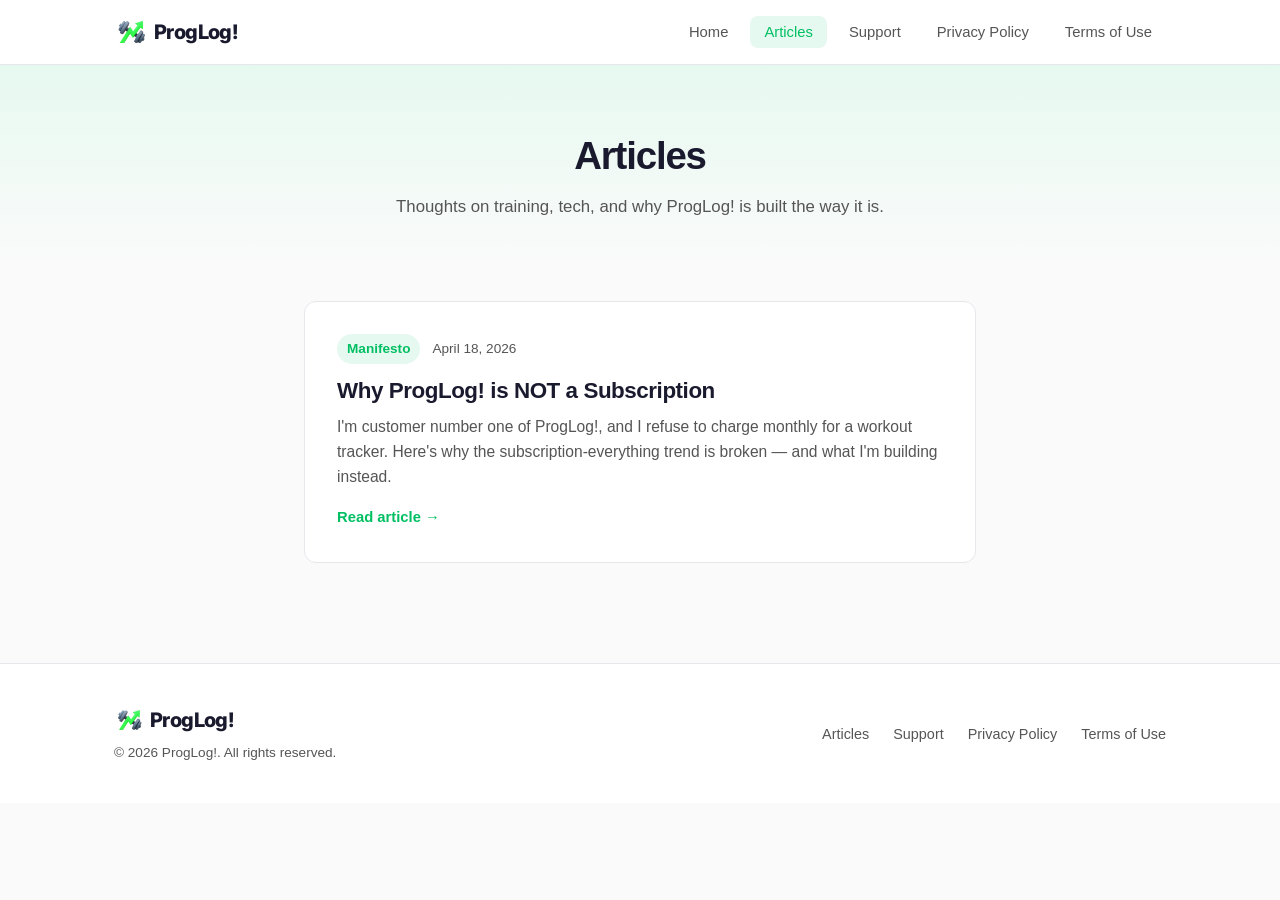
==== articles.html @ a1329142 "Update all brand references to ProgLog! Applies the exclamation point to every user-visible brand re" ====
<!DOCTYPE html>
<html lang="en">
<head>
  <meta charset="UTF-8">
  <meta name="viewport" content="width=device-width, initial-scale=1.0">
  <title>Articles – ProgLog!</title>
  <meta name="description" content="Thoughts on training, tech, and why ProgLog! is built the way it is.">
  <link rel="stylesheet" href="css/style.css">
  <link rel="icon" href="images/ProgLog.png" type="image/png">
  <link rel="apple-touch-icon" href="images/ProgLog.png">
</head>
<body>
  <header class="site-header">
    <nav class="container nav">
      <a href="/" class="logo">
        <img src="images/ProgLog.png" alt="ProgLog!" class="logo-img">
        <span class="logo-text">ProgLog!</span>
      </a>
      <button class="nav-toggle" aria-label="Toggle navigation">
        <span></span><span></span><span></span>
      </button>
      <ul class="nav-links">
        <li><a href="/">Home</a></li>
        <li><a href="articles.html" class="active">Articles</a></li>
        <li><a href="support.html">Support</a></li>
        <li><a href="privacy.html">Privacy Policy</a></li>
        <li><a href="terms.html">Terms of Use</a></li>
      </ul>
    </nav>
  </header>

  <main>
    <section class="page-header">
      <div class="container">
        <h1>Articles</h1>
        <p>Thoughts on training, tech, and why ProgLog! is built the way it is.</p>
      </div>
    </section>

    <section class="article-list">
      <div class="container container-narrow">

        <a href="articles/not-a-subscription.html" class="article-card">
          <div class="article-meta">
            <span class="article-tag">Manifesto</span>
            <span class="article-date">April 18, 2026</span>
          </div>
          <h2>Why ProgLog! is NOT a Subscription</h2>
          <p>I'm customer number one of ProgLog!, and I refuse to charge monthly for a workout tracker. Here's why the subscription-everything trend is broken — and what I'm building instead.</p>
          <span class="article-read-more">Read article →</span>
        </a>

      </div>
    </section>
  </main>

  <footer class="site-footer">
    <div class="container footer-inner">
      <div class="footer-brand">
        <div class="footer-logo">
          <img src="images/ProgLog.png" alt="ProgLog!" class="logo-img">
          <span class="logo-text">ProgLog!</span>
        </div>
        <p>&copy; 2026 ProgLog!. All rights reserved.</p>
      </div>
      <ul class="footer-links">
        <li><a href="articles.html">Articles</a></li>
        <li><a href="support.html">Support</a></li>
        <li><a href="privacy.html">Privacy Policy</a></li>
        <li><a href="terms.html">Terms of Use</a></li>
      </ul>
    </div>
  </footer>

  <script src="js/main.js"></script>
</body>
</html>
---- css/style.css ----
/* ===== Reset & Base ===== */
@import url('https://fonts.googleapis.com/css2?family=Inter:wght@700;800&family=DM+Sans:ital,opsz,wght@0,9..40,400;0,9..40,500;0,9..40,600;1,9..40,400&display=swap');

*, *::before, *::after {
  margin: 0;
  padding: 0;
  box-sizing: border-box;
}

:root {
  --color-bg: #fafafa;
  --color-surface: #ffffff;
  --color-text: #1a1a2e;
  --color-text-secondary: #555;
  --color-primary: #00bf63;
  --color-primary-hover: #00a856;
  --color-primary-light: #e6f9f0;
  --color-border: #e5e7eb;
  --color-accent: #10b981;
  --radius: 12px;
  --radius-sm: 8px;
  --shadow: 0 1px 3px rgba(0,0,0,0.06), 0 1px 2px rgba(0,0,0,0.04);
  --shadow-md: 0 4px 12px rgba(0,0,0,0.08);
  --transition: 0.2s ease;
  --font: -apple-system, BlinkMacSystemFont, 'Segoe UI', Roboto, 'Helvetica Neue', Arial, sans-serif;
}

html {
  scroll-behavior: smooth;
}

body {
  font-family: var(--font);
  background: var(--color-bg);
  color: var(--color-text);
  line-height: 1.6;
  -webkit-font-smoothing: antialiased;
}

a {
  color: var(--color-primary);
  text-decoration: none;
  transition: color var(--transition);
}

a:hover {
  color: var(--color-primary-hover);
}

img {
  max-width: 100%;
  display: block;
}

/* ===== Layout ===== */
.container {
  max-width: 1100px;
  margin: 0 auto;
  padding: 0 24px;
}

.container-narrow {
  max-width: 720px;
}

/* ===== Header / Nav ===== */
.site-header {
  background: var(--color-surface);
  border-bottom: 1px solid var(--color-border);
  position: sticky;
  top: 0;
  z-index: 100;
  backdrop-filter: blur(12px);
  background: rgba(255,255,255,0.92);
}

.nav {
  display: flex;
  align-items: center;
  justify-content: space-between;
  height: 64px;
}

.logo {
  display: flex;
  align-items: center;
  gap: 4px;
  color: var(--color-text);
  font-weight: 700;
  line-height: 1;
}

.logo:hover {
  color: var(--color-text);
}

.logo-img {
  width: 36px;
  height: 36px;
  object-fit: contain;
  display: block;
}

.logo-text {
  font-family: 'Inter', var(--font);
  font-size: 1.25rem;
  font-weight: 800;
  letter-spacing: -0.03em;
  line-height: 1;
  display: flex;
  align-items: center;
}

.nav-links {
  display: flex;
  list-style: none;
  gap: 8px;
}

.nav-links a {
  color: var(--color-text-secondary);
  padding: 8px 14px;
  border-radius: var(--radius-sm);
  font-size: 0.925rem;
  font-weight: 500;
  transition: background var(--transition), color var(--transition);
}

.nav-links a:hover,
.nav-links a.active {
  background: var(--color-primary-light);
  color: var(--color-primary);
}

.nav-toggle {
  display: none;
  background: none;
  border: none;
  cursor: pointer;
  padding: 8px;
  flex-direction: column;
  gap: 5px;
}

.nav-toggle span {
  display: block;
  width: 22px;
  height: 2px;
  background: var(--color-text);
  border-radius: 2px;
  transition: transform var(--transition), opacity var(--transition);
}

/* ===== Hero ===== */
.hero {
  padding: 100px 0 80px;
  text-align: center;
  background: linear-gradient(180deg, var(--color-primary-light) 0%, var(--color-bg) 100%);
}

.hero h1 {
  font-size: clamp(2.2rem, 5vw, 3.5rem);
  font-weight: 800;
  letter-spacing: -0.03em;
  line-height: 1.15;
  margin-bottom: 20px;
}

.hero-sub {
  font-size: 1.15rem;
  color: var(--color-text-secondary);
  max-width: 520px;
  margin: 0 auto 32px;
}

.hero-actions {
  display: flex;
  justify-content: center;
  gap: 12px;
}

/* ===== Buttons ===== */
.btn {
  display: inline-flex;
  align-items: center;
  justify-content: center;
  padding: 14px 28px;
  border-radius: var(--radius);
  font-size: 1rem;
  font-weight: 600;
  border: none;
  cursor: pointer;
  transition: background var(--transition), transform var(--transition), box-shadow var(--transition);
}

.btn:active {
  transform: scale(0.98);
}

.btn-primary {
  background: var(--color-primary);
  color: #fff;
  box-shadow: 0 2px 8px rgba(0, 191, 99, 0.3);
}

.btn-primary:hover {
  background: var(--color-primary-hover);
  color: #fff;
  box-shadow: 0 4px 16px rgba(0, 191, 99, 0.35);
}

/* ===== Features ===== */
.features {
  padding: 80px 0;
}

.features h2 {
  text-align: center;
  font-size: 2rem;
  font-weight: 800;
  letter-spacing: -0.02em;
  margin-bottom: 48px;
}

.features-grid {
  display: grid;
  grid-template-columns: repeat(auto-fit, minmax(240px, 1fr));
  gap: 24px;
}

.feature-card {
  background: var(--color-surface);
  border: 1px solid var(--color-border);
  border-radius: var(--radius);
  padding: 32px 28px;
  transition: box-shadow var(--transition), transform var(--transition);
}

.feature-card:hover {
  box-shadow: var(--shadow-md);
  transform: translateY(-2px);
}

.feature-icon {
  width: 48px;
  height: 48px;
  background: var(--color-primary-light);
  color: var(--color-primary);
  border-radius: var(--radius-sm);
  display: flex;
  align-items: center;
  justify-content: center;
  margin-bottom: 16px;
}

.feature-card h3 {
  font-size: 1.1rem;
  font-weight: 700;
  margin-bottom: 8px;
}

.feature-card p {
  color: var(--color-text-secondary);
  font-size: 0.95rem;
}

/* ===== CTA ===== */
.cta {
  padding: 80px 0;
  text-align: center;
  background: var(--color-primary-light);
}

.cta h2 {
  font-size: 1.8rem;
  font-weight: 800;
  letter-spacing: -0.02em;
  margin-bottom: 12px;
}

.cta p {
  color: var(--color-text-secondary);
  margin-bottom: 28px;
  font-size: 1.05rem;
}

/* ===== Page Header ===== */
.page-header {
  padding: 60px 0 40px;
  text-align: center;
  background: linear-gradient(180deg, var(--color-primary-light) 0%, var(--color-bg) 100%);
}

.page-header h1 {
  font-size: 2.4rem;
  font-weight: 800;
  letter-spacing: -0.03em;
  margin-bottom: 8px;
}

.page-header p {
  color: var(--color-text-secondary);
  font-size: 1.05rem;
}

/* ===== FAQ ===== */
.faq {
  padding: 60px 0;
}

.faq h2 {
  font-size: 1.6rem;
  font-weight: 700;
  margin-bottom: 28px;
}

.faq-item {
  border: 1px solid var(--color-border);
  border-radius: var(--radius-sm);
  margin-bottom: 10px;
  overflow: hidden;
  background: var(--color-surface);
}

.faq-question {
  width: 100%;
  display: flex;
  align-items: center;
  justify-content: space-between;
  padding: 18px 20px;
  background: none;
  border: none;
  font: inherit;
  font-size: 1rem;
  font-weight: 600;
  color: var(--color-text);
  cursor: pointer;
  text-align: left;
  transition: background var(--transition);
}

.faq-question:hover {
  background: var(--color-primary-light);
}

.faq-chevron {
  flex-shrink: 0;
  transition: transform 0.25s ease;
}

.faq-item.open .faq-chevron {
  transform: rotate(180deg);
}

.faq-answer {
  max-height: 0;
  overflow: hidden;
  transition: max-height 0.3s ease, padding 0.3s ease;
}

.faq-item.open .faq-answer {
  max-height: 300px;
}

.faq-answer p {
  padding: 0 20px 18px;
  color: var(--color-text-secondary);
  font-size: 0.95rem;
  line-height: 1.7;
}

/* ===== Contact Form ===== */
.contact {
  padding: 20px 0 80px;
}

.contact h2 {
  font-size: 1.6rem;
  font-weight: 700;
  margin-bottom: 8px;
}

.contact > .container > p {
  color: var(--color-text-secondary);
  margin-bottom: 28px;
}

.contact-form {
  background: var(--color-surface);
  border: 1px solid var(--color-border);
  border-radius: var(--radius);
  padding: 32px;
}

.form-group {
  margin-bottom: 20px;
}

.form-group label {
  display: block;
  font-size: 0.9rem;
  font-weight: 600;
  margin-bottom: 6px;
}

.form-group input,
.form-group select,
.form-group textarea {
  width: 100%;
  padding: 12px 14px;
  border: 1px solid var(--color-border);
  border-radius: var(--radius-sm);
  font: inherit;
  font-size: 0.95rem;
  color: var(--color-text);
  background: var(--color-bg);
  transition: border-color var(--transition), box-shadow var(--transition);
}

.form-group input:focus,
.form-group select:focus,
.form-group textarea:focus {
  outline: none;
  border-color: var(--color-primary);
  box-shadow: 0 0 0 3px rgba(0, 191, 99, 0.15);
}

.form-group textarea {
  resize: vertical;
  min-height: 100px;
}

.form-note {
  margin-top: 16px;
  font-size: 0.875rem;
  color: var(--color-text-secondary);
  text-align: center;
}

/* Honeypot: hidden from real users but visible to bots */
.honeypot {
  position: absolute;
  left: -10000px;
  width: 1px;
  height: 1px;
  opacity: 0;
  pointer-events: none;
}

.contact-success {
  text-align: center;
  padding: 48px 24px;
  background: var(--color-surface);
  border: 1px solid var(--color-border);
  border-radius: var(--radius);
}

.contact-success svg {
  color: var(--color-accent);
  margin: 0 auto 16px;
}

.contact-success h3 {
  font-size: 1.3rem;
  margin-bottom: 8px;
}

.contact-success p {
  color: var(--color-text-secondary);
}

/* ===== Legal Content ===== */
.legal-content {
  padding: 40px 0 80px;
}

.legal-content h2 {
  font-size: 1.3rem;
  font-weight: 700;
  margin-top: 36px;
  margin-bottom: 12px;
  padding-top: 12px;
}

.legal-content h3 {
  font-size: 1.05rem;
  font-weight: 600;
  margin-top: 20px;
  margin-bottom: 8px;
}

.legal-content p {
  color: var(--color-text-secondary);
  margin-bottom: 14px;
  font-size: 0.95rem;
  line-height: 1.75;
}

.legal-content ul {
  margin: 0 0 14px 24px;
  color: var(--color-text-secondary);
  font-size: 0.95rem;
  line-height: 1.75;
}

.legal-content li {
  margin-bottom: 6px;
}

/* ===== Footer ===== */
.site-footer {
  background: var(--color-surface);
  border-top: 1px solid var(--color-border);
  padding: 40px 0;
}

.footer-inner {
  display: flex;
  align-items: center;
  justify-content: space-between;
}

.footer-logo {
  display: flex;
  align-items: center;
  gap: 4px;
  line-height: 1;
  margin-bottom: 6px;
}

.footer-logo .logo-img {
  width: 32px;
  height: 32px;
  object-fit: contain;
  display: block;
}

.footer-brand p {
  color: var(--color-text-secondary);
  font-size: 0.85rem;
  margin-top: 4px;
}

.footer-links {
  display: flex;
  list-style: none;
  gap: 24px;
}

.footer-links a {
  color: var(--color-text-secondary);
  font-size: 0.9rem;
}

.footer-links a:hover {
  color: var(--color-primary);
}

/* ===== Articles ===== */
.article-list {
  padding: 40px 0 80px;
}

.article-card {
  display: block;
  background: var(--color-surface);
  border: 1px solid var(--color-border);
  border-radius: var(--radius);
  padding: 32px;
  margin-bottom: 20px;
  transition: box-shadow var(--transition), transform var(--transition), border-color var(--transition);
  color: var(--color-text);
}

.article-card:hover {
  box-shadow: var(--shadow-md);
  transform: translateY(-2px);
  border-color: var(--color-primary);
  color: var(--color-text);
}

.article-meta {
  display: flex;
  align-items: center;
  gap: 12px;
  margin-bottom: 12px;
  font-size: 0.85rem;
}

.article-tag {
  background: var(--color-primary-light);
  color: var(--color-primary);
  padding: 4px 10px;
  border-radius: 999px;
  font-weight: 600;
}

.article-date {
  color: var(--color-text-secondary);
}

.article-card h2 {
  font-size: 1.4rem;
  font-weight: 800;
  letter-spacing: -0.02em;
  margin-bottom: 10px;
  line-height: 1.3;
}

.article-card p {
  color: var(--color-text-secondary);
  font-size: 0.975rem;
  margin-bottom: 14px;
}

.article-read-more {
  color: var(--color-primary);
  font-weight: 600;
  font-size: 0.925rem;
}

/* Single article */
.article {
  padding: 60px 0 80px;
}

.article-header {
  margin-bottom: 40px;
  padding-bottom: 32px;
  border-bottom: 1px solid var(--color-border);
}

.article-header h1 {
  font-family: 'Inter', var(--font);
  font-size: clamp(1.9rem, 4vw, 2.6rem);
  font-weight: 800;
  letter-spacing: -0.03em;
  line-height: 1.15;
  margin: 12px 0 20px;
}

.article-lede {
  font-family: 'DM Sans', var(--font);
  font-size: 1.25rem;
  font-weight: 500;
  color: var(--color-text);
  line-height: 1.55;
  padding-left: 20px;
  border-left: 3px solid var(--color-primary);
  margin-top: 8px;
  letter-spacing: -0.01em;
}

.article-body h2 {
  font-family: 'Inter', var(--font);
  font-size: 1.5rem;
  font-weight: 800;
  letter-spacing: -0.02em;
  margin: 48px 0 16px;
  line-height: 1.3;
}

.article-body p {
  font-family: 'DM Sans', var(--font);
  font-size: 1.1rem;
  font-weight: 400;
  line-height: 1.7;
  color: var(--color-text);
  margin-bottom: 22px;
  letter-spacing: -0.005em;
}

.article-signoff {
  font-family: 'DM Sans', var(--font);
  margin-top: 48px;
  padding-top: 24px;
  border-top: 1px solid var(--color-border);
  color: var(--color-text-secondary);
  font-style: italic;
  font-size: 1.05rem;
}

.article-back {
  display: inline-block;
  margin-top: 40px;
  color: var(--color-primary);
  font-weight: 600;
  font-size: 0.95rem;
}

/* ===== Mobile ===== */
@media (max-width: 768px) {
  .nav-toggle {
    display: flex;
  }

  .nav-links {
    display: none;
    position: absolute;
    top: 64px;
    left: 0;
    right: 0;
    background: var(--color-surface);
    border-bottom: 1px solid var(--color-border);
    flex-direction: column;
    padding: 16px 24px;
    gap: 4px;
    box-shadow: var(--shadow-md);
  }

  .nav-links.open {
    display: flex;
  }

  .nav {
    position: relative;
  }

  .hero {
    padding: 60px 0 50px;
  }

  .hero h1 {
    font-size: 2rem;
  }

  .features {
    padding: 50px 0;
  }

  .features-grid {
    grid-template-columns: 1fr;
  }

  .footer-inner {
    flex-direction: column;
    text-align: center;
    gap: 20px;
  }

  .footer-links {
    flex-wrap: wrap;
    justify-content: center;
  }

  .contact-form {
    padding: 24px 20px;
  }
}
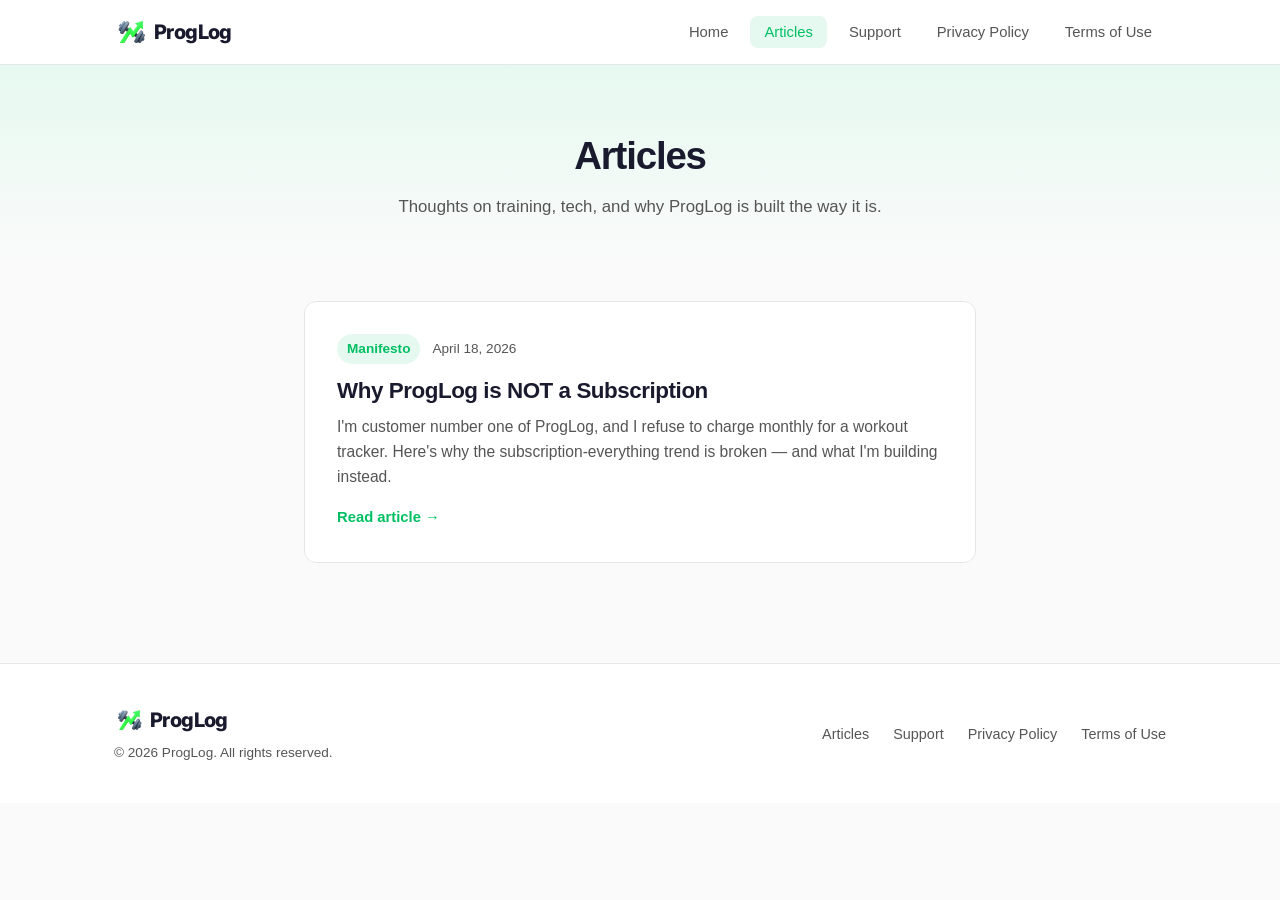
==== commit 2eb992c3: "Remove exclamation mark from ProgLog brand name across all pages Co-Authored-By: Claude Sonnet 4.6 <" ====
--- a/articles.html
+++ b/articles.html
@@ -3,8 +3,8 @@
 <head>
   <meta charset="UTF-8">
   <meta name="viewport" content="width=device-width, initial-scale=1.0">
-  <title>Articles – ProgLog!</title>
-  <meta name="description" content="Thoughts on training, tech, and why ProgLog! is built the way it is.">
+  <title>Articles – ProgLog</title>
+  <meta name="description" content="Thoughts on training, tech, and why ProgLog is built the way it is.">
   <link rel="stylesheet" href="css/style.css">
   <link rel="icon" href="images/ProgLog.png" type="image/png">
   <link rel="apple-touch-icon" href="images/ProgLog.png">
@@ -13,8 +13,8 @@
   <header class="site-header">
     <nav class="container nav">
       <a href="/" class="logo">
-        <img src="images/ProgLog.png" alt="ProgLog!" class="logo-img">
-        <span class="logo-text">ProgLog!</span>
+        <img src="images/ProgLog.png" alt="ProgLog" class="logo-img">
+        <span class="logo-text">ProgLog</span>
       </a>
       <button class="nav-toggle" aria-label="Toggle navigation">
         <span></span><span></span><span></span>
@@ -33,7 +33,7 @@
     <section class="page-header">
       <div class="container">
         <h1>Articles</h1>
-        <p>Thoughts on training, tech, and why ProgLog! is built the way it is.</p>
+        <p>Thoughts on training, tech, and why ProgLog is built the way it is.</p>
       </div>
     </section>
 
@@ -45,8 +45,8 @@
             <span class="article-tag">Manifesto</span>
             <span class="article-date">April 18, 2026</span>
           </div>
-          <h2>Why ProgLog! is NOT a Subscription</h2>
-          <p>I'm customer number one of ProgLog!, and I refuse to charge monthly for a workout tracker. Here's why the subscription-everything trend is broken — and what I'm building instead.</p>
+          <h2>Why ProgLog is NOT a Subscription</h2>
+          <p>I'm customer number one of ProgLog, and I refuse to charge monthly for a workout tracker. Here's why the subscription-everything trend is broken — and what I'm building instead.</p>
           <span class="article-read-more">Read article →</span>
         </a>
 
@@ -58,10 +58,10 @@
     <div class="container footer-inner">
       <div class="footer-brand">
         <div class="footer-logo">
-          <img src="images/ProgLog.png" alt="ProgLog!" class="logo-img">
-          <span class="logo-text">ProgLog!</span>
+          <img src="images/ProgLog.png" alt="ProgLog" class="logo-img">
+          <span class="logo-text">ProgLog</span>
         </div>
-        <p>&copy; 2026 ProgLog!. All rights reserved.</p>
+        <p>&copy; 2026 ProgLog. All rights reserved.</p>
       </div>
       <ul class="footer-links">
         <li><a href="articles.html">Articles</a></li>
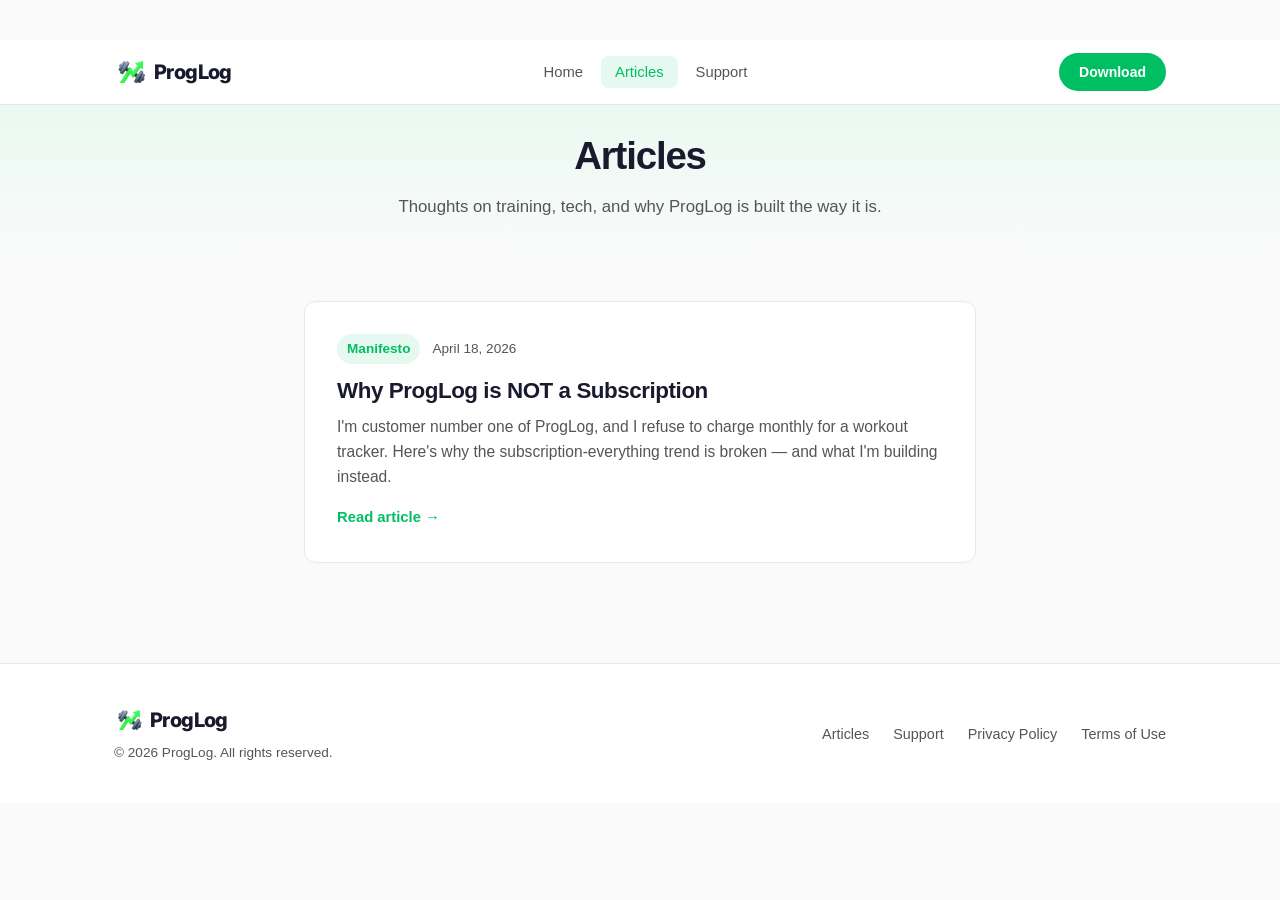
==== commit 92779db9: "Redesign nav: remove legal links, add Download CTA button Co-Authored-By: Claude Sonnet 4.6 <noreply" ====
--- a/articles.html
+++ b/articles.html
@@ -16,16 +16,17 @@
         <img src="images/ProgLog.png" alt="ProgLog" class="logo-img">
         <span class="logo-text">ProgLog</span>
       </a>
-      <button class="nav-toggle" aria-label="Toggle navigation">
-        <span></span><span></span><span></span>
-      </button>
       <ul class="nav-links">
         <li><a href="/">Home</a></li>
         <li><a href="articles.html" class="active">Articles</a></li>
         <li><a href="support.html">Support</a></li>
-        <li><a href="privacy.html">Privacy Policy</a></li>
-        <li><a href="terms.html">Terms of Use</a></li>
       </ul>
+      <div class="nav-right">
+        <a href="#" class="nav-cta">Download</a>
+        <button class="nav-toggle" aria-label="Toggle navigation">
+          <span></span><span></span><span></span>
+        </button>
+      </div>
     </nav>
   </header>
 
--- a/css/style.css
+++ b/css/style.css
@@ -68,7 +68,7 @@
   background: var(--color-surface);
   border-bottom: 1px solid var(--color-border);
   position: sticky;
-  top: 0;
+  top: 40px;
   z-index: 100;
   backdrop-filter: blur(12px);
   background: rgba(255,255,255,0.92);
@@ -114,7 +114,7 @@
 .nav-links {
   display: flex;
   list-style: none;
-  gap: 8px;
+  gap: 4px;
 }
 
 .nav-links a {
@@ -130,6 +130,31 @@
 .nav-links a.active {
   background: var(--color-primary-light);
   color: var(--color-primary);
+}
+
+.nav-right {
+  display: flex;
+  align-items: center;
+  gap: 12px;
+}
+
+.nav-cta {
+  display: inline-flex;
+  align-items: center;
+  padding: 8px 20px;
+  background: var(--color-primary);
+  color: #fff;
+  border-radius: 999px;
+  font-size: 0.875rem;
+  font-weight: 600;
+  transition: background var(--transition), box-shadow var(--transition);
+  white-space: nowrap;
+}
+
+.nav-cta:hover {
+  background: var(--color-primary-hover);
+  color: #fff;
+  box-shadow: 0 2px 8px rgba(0, 191, 99, 0.3);
 }
 
 .nav-toggle {
@@ -159,10 +184,10 @@
 }
 
 .hero h1 {
-  font-size: clamp(2.2rem, 5vw, 3.5rem);
+  font-size: clamp(1.8rem, 4vw, 2.9rem);
   font-weight: 800;
   letter-spacing: -0.03em;
-  line-height: 1.15;
+  line-height: 1.2;
   margin-bottom: 20px;
 }
 
@@ -219,12 +244,12 @@
   font-size: 2rem;
   font-weight: 800;
   letter-spacing: -0.02em;
-  margin-bottom: 48px;
+  margin-bottom: 12px;
 }
 
 .features-grid {
   display: grid;
-  grid-template-columns: repeat(auto-fit, minmax(240px, 1fr));
+  grid-template-columns: repeat(4, 1fr);
   gap: 24px;
 }
 
@@ -262,6 +287,41 @@
 .feature-card p {
   color: var(--color-text-secondary);
   font-size: 0.95rem;
+}
+
+.feature-card--hero {
+  grid-column: span 2;
+  background: var(--color-text);
+  border-color: transparent;
+  padding: 40px 36px;
+}
+
+.feature-card--hero:hover {
+  box-shadow: 0 8px 28px rgba(0, 0, 0, 0.25);
+}
+
+.feature-card--hero .feature-icon {
+  background: rgba(0, 191, 99, 0.15);
+  color: var(--color-primary);
+  width: 56px;
+  height: 56px;
+}
+
+.feature-card--hero h3 {
+  color: #fff;
+  font-size: 1.2rem;
+}
+
+.feature-card--hero p {
+  color: rgba(255, 255, 255, 0.6);
+  font-size: 0.975rem;
+  line-height: 1.65;
+}
+
+.feature-icon--health {
+  align-items: flex-start;
+  justify-content: flex-end;
+  padding: 6px 7px 0 0;
 }
 
 /* ===== CTA ===== */
@@ -688,10 +748,271 @@
   font-size: 0.95rem;
 }
 
+/* ===== Launch Strip ===== */
+.launch-strip {
+  background: var(--color-primary);
+  color: #fff;
+  text-align: center;
+  padding: 10px 24px;
+  font-size: 0.9rem;
+  font-weight: 500;
+  line-height: 1.4;
+  position: sticky;
+  top: 0;
+  z-index: 101;
+}
+
+.launch-was {
+  opacity: 0.55;
+  text-decoration: line-through;
+  margin-right: 2px;
+}
+
+.launch-now {
+  font-weight: 800;
+  font-size: 1.1em;
+  margin-right: 2px;
+}
+
+.launch-strip-btn {
+  display: inline-block;
+  background: #fff;
+  color: var(--color-primary);
+  font-size: 0.8rem;
+  font-weight: 700;
+  padding: 4px 12px;
+  border-radius: 999px;
+  margin-left: 14px;
+  text-decoration: none;
+  transition: opacity var(--transition);
+  vertical-align: middle;
+}
+
+.launch-strip-btn:hover {
+  opacity: 0.85;
+  color: var(--color-primary);
+}
+
+.launch-strip-badge {
+  display: inline-block;
+  background: #fff;
+  color: var(--color-primary);
+  font-size: 0.75rem;
+  font-weight: 700;
+  text-transform: uppercase;
+  letter-spacing: 0.06em;
+  padding: 2px 8px;
+  border-radius: 4px;
+  margin-right: 8px;
+  vertical-align: middle;
+}
+
+/* ===== Hero additions ===== */
+.hero-eyebrow {
+  font-size: 0.8rem;
+  font-weight: 700;
+  text-transform: uppercase;
+  letter-spacing: 0.1em;
+  color: var(--color-primary);
+  margin-bottom: 16px;
+}
+
+.hero-price-note {
+  margin-top: 16px;
+  font-size: 0.9rem;
+  color: var(--color-text-secondary);
+  font-weight: 500;
+}
+
+/* ===== Manifesto ===== */
+.manifesto {
+  background: var(--color-text);
+  color: #fff;
+  padding: 80px 0;
+  text-align: center;
+}
+
+.manifesto-label {
+  font-size: 0.75rem;
+  font-weight: 700;
+  text-transform: uppercase;
+  letter-spacing: 0.12em;
+  color: var(--color-primary);
+  margin-bottom: 24px;
+}
+
+.manifesto-quote {
+  font-size: clamp(1.25rem, 2.8vw, 1.7rem);
+  font-weight: 700;
+  line-height: 1.45;
+  letter-spacing: -0.02em;
+  max-width: 680px;
+  margin: 0 auto 20px;
+  color: #fff;
+  font-style: normal;
+}
+
+.manifesto-body {
+  font-size: 1.05rem;
+  color: rgba(255, 255, 255, 0.65);
+  margin-bottom: 52px;
+}
+
+.manifesto-verdict {
+  display: flex;
+  align-items: center;
+  justify-content: center;
+  gap: 28px;
+  flex-wrap: wrap;
+}
+
+.manifesto-them,
+.manifesto-us {
+  display: flex;
+  flex-direction: column;
+  align-items: center;
+  gap: 6px;
+  padding: 28px 36px;
+  border-radius: var(--radius);
+  min-width: 180px;
+}
+
+.manifesto-them {
+  background: rgba(255, 255, 255, 0.06);
+  border: 1px solid rgba(255, 255, 255, 0.12);
+}
+
+.manifesto-us {
+  background: var(--color-primary);
+}
+
+.manifesto-vs {
+  font-size: 1.1rem;
+  font-weight: 700;
+  color: rgba(255, 255, 255, 0.3);
+}
+
+.verdict-label {
+  font-size: 0.75rem;
+  font-weight: 700;
+  text-transform: uppercase;
+  letter-spacing: 0.08em;
+  opacity: 0.75;
+}
+
+.verdict-price {
+  font-size: 2rem;
+  font-weight: 800;
+  letter-spacing: -0.04em;
+  line-height: 1;
+}
+
+.verdict-note {
+  font-size: 0.85rem;
+  opacity: 0.8;
+}
+
+/* ===== Features additions ===== */
+.features-eyebrow {
+  text-align: center;
+  font-size: 0.75rem;
+  font-weight: 700;
+  text-transform: uppercase;
+  letter-spacing: 0.12em;
+  color: var(--color-primary);
+  margin-bottom: 8px;
+}
+
+.features-sub {
+  text-align: center;
+  color: var(--color-text-secondary);
+  font-size: 1.05rem;
+  max-width: 440px;
+  margin: 0 auto 48px;
+}
+
+/* ===== Built Different ===== */
+.built-different {
+  background: var(--color-text);
+  color: #fff;
+  padding: 100px 0;
+  text-align: center;
+}
+
+.bd-eyebrow {
+  font-size: 0.75rem;
+  font-weight: 700;
+  text-transform: uppercase;
+  letter-spacing: 0.12em;
+  color: var(--color-primary);
+  margin-bottom: 20px;
+}
+
+.built-different h2 {
+  font-size: clamp(1.4rem, 3.2vw, 2rem);
+  font-weight: 800;
+  letter-spacing: -0.03em;
+  line-height: 1.25;
+  max-width: 640px;
+  margin: 0 auto 20px;
+  color: #fff;
+}
+
+.built-different > .container > p:not(.bd-note) {
+  font-size: 1.05rem;
+  color: rgba(255, 255, 255, 0.65);
+  max-width: 520px;
+  margin: 0 auto 44px;
+  line-height: 1.65;
+}
+
+.bd-price {
+  display: flex;
+  flex-direction: column;
+  align-items: center;
+  gap: 6px;
+  margin-bottom: 32px;
+}
+
+.bd-price-main {
+  font-size: 3.5rem;
+  font-weight: 800;
+  color: var(--color-primary);
+  letter-spacing: -0.05em;
+  line-height: 1;
+}
+
+.bd-price-sub {
+  font-size: 1rem;
+  color: rgba(255, 255, 255, 0.55);
+  font-weight: 500;
+}
+
+.bd-note {
+  margin-top: 20px;
+  font-size: 0.85rem;
+  color: rgba(255, 255, 255, 0.45);
+}
+
 /* ===== Mobile ===== */
+@media (max-width: 900px) {
+  .features-grid {
+    grid-template-columns: repeat(2, 1fr);
+  }
+}
+
 @media (max-width: 768px) {
+  .launch-strip-extra {
+    display: none;
+  }
+
   .nav-toggle {
     display: flex;
+  }
+
+  .nav-cta {
+    font-size: 0.8rem;
+    padding: 7px 14px;
   }
 
   .nav-links {
@@ -721,15 +1042,29 @@
   }
 
   .hero h1 {
-    font-size: 2rem;
+    font-size: 1.75rem;
   }
 
   .features {
     padding: 50px 0;
   }
 
-  .features-grid {
-    grid-template-columns: 1fr;
+  .manifesto {
+    padding: 60px 0;
+  }
+
+  .manifesto-verdict {
+    gap: 16px;
+  }
+
+  .manifesto-them,
+  .manifesto-us {
+    padding: 20px 28px;
+    min-width: 140px;
+  }
+
+  .built-different {
+    padding: 70px 0;
   }
 
   .footer-inner {
@@ -747,3 +1082,27 @@
     padding: 24px 20px;
   }
 }
+
+@media (max-width: 540px) {
+  .features-grid {
+    grid-template-columns: 1fr;
+  }
+
+  .feature-card--hero {
+    grid-column: span 1;
+    padding: 28px 24px;
+  }
+
+  .manifesto-verdict {
+    flex-direction: column;
+    align-items: center;
+  }
+
+  .manifesto-vs {
+    transform: rotate(90deg);
+  }
+
+  .bd-price-main {
+    font-size: 2.8rem;
+  }
+}
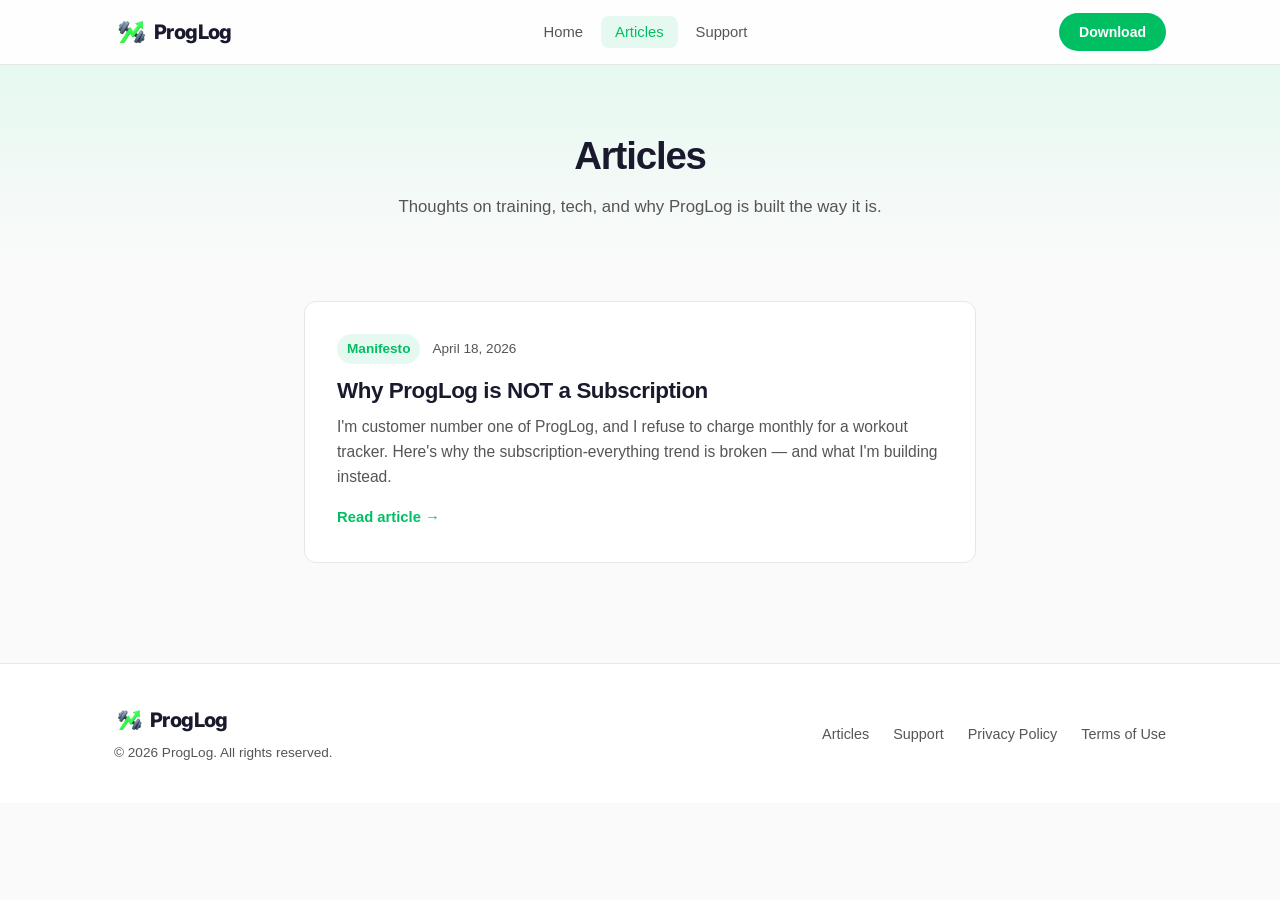
==== commit 8ad70f51: "Extend nav and launch strip into iOS safe area Co-Authored-By: Claude Sonnet 4.6 <noreply@anthropic." ====
--- a/articles.html
+++ b/articles.html
@@ -2,7 +2,7 @@
 <html lang="en">
 <head>
   <meta charset="UTF-8">
-  <meta name="viewport" content="width=device-width, initial-scale=1.0">
+  <meta name="viewport" content="width=device-width, initial-scale=1.0, viewport-fit=cover">
   <title>Articles – ProgLog</title>
   <meta name="description" content="Thoughts on training, tech, and why ProgLog is built the way it is.">
   <link rel="stylesheet" href="css/style.css">
--- a/css/style.css
+++ b/css/style.css
@@ -1,1108 +1,1151 @@
 /* ===== Reset & Base ===== */
-@import url('https://fonts.googleapis.com/css2?family=Inter:wght@700;800&family=DM+Sans:ital,opsz,wght@0,9..40,400;0,9..40,500;0,9..40,600;1,9..40,400&display=swap');
-
-*, *::before, *::after {
-  margin: 0;
-  padding: 0;
-  box-sizing: border-box;
+@import url("https://fonts.googleapis.com/css2?family=Inter:wght@700;800&family=DM+Sans:ital,opsz,wght@0,9..40,400;0,9..40,500;0,9..40,600;1,9..40,400&display=swap");
+
+*,
+*::before,
+*::after {
+    margin: 0;
+    padding: 0;
+    box-sizing: border-box;
 }
 
 :root {
-  --color-bg: #fafafa;
-  --color-surface: #ffffff;
-  --color-text: #1a1a2e;
-  --color-text-secondary: #555;
-  --color-primary: #00bf63;
-  --color-primary-hover: #00a856;
-  --color-primary-light: #e6f9f0;
-  --color-border: #e5e7eb;
-  --color-accent: #10b981;
-  --radius: 12px;
-  --radius-sm: 8px;
-  --shadow: 0 1px 3px rgba(0,0,0,0.06), 0 1px 2px rgba(0,0,0,0.04);
-  --shadow-md: 0 4px 12px rgba(0,0,0,0.08);
-  --transition: 0.2s ease;
-  --font: -apple-system, BlinkMacSystemFont, 'Segoe UI', Roboto, 'Helvetica Neue', Arial, sans-serif;
+    --color-bg: #fafafa;
+    --color-surface: #ffffff;
+    --color-text: #1a1a2e;
+    --color-text-secondary: #555;
+    --color-primary: #00bf63;
+    --color-primary-hover: #00a856;
+    --color-primary-light: #e6f9f0;
+    --color-border: #e5e7eb;
+    --color-accent: #10b981;
+    --radius: 12px;
+    --radius-sm: 8px;
+    --shadow: 0 1px 3px rgba(0, 0, 0, 0.06), 0 1px 2px rgba(0, 0, 0, 0.04);
+    --shadow-md: 0 4px 12px rgba(0, 0, 0, 0.08);
+    --transition: 0.2s ease;
+    --font:
+        -apple-system, BlinkMacSystemFont, "Segoe UI", Roboto, "Helvetica Neue",
+        Arial, sans-serif;
 }
 
 html {
-  scroll-behavior: smooth;
+    scroll-behavior: smooth;
 }
 
 body {
-  font-family: var(--font);
-  background: var(--color-bg);
-  color: var(--color-text);
-  line-height: 1.6;
-  -webkit-font-smoothing: antialiased;
+    font-family: var(--font);
+    background: var(--color-bg);
+    color: var(--color-text);
+    line-height: 1.6;
+    -webkit-font-smoothing: antialiased;
 }
 
 a {
-  color: var(--color-primary);
-  text-decoration: none;
-  transition: color var(--transition);
+    color: var(--color-primary);
+    text-decoration: none;
+    transition: color var(--transition);
 }
 
 a:hover {
-  color: var(--color-primary-hover);
+    color: var(--color-primary-hover);
 }
 
 img {
-  max-width: 100%;
-  display: block;
+    max-width: 100%;
+    display: block;
 }
 
 /* ===== Layout ===== */
 .container {
-  max-width: 1100px;
-  margin: 0 auto;
-  padding: 0 24px;
+    max-width: 1100px;
+    margin: 0 auto;
+    padding: 0 24px;
 }
 
 .container-narrow {
-  max-width: 720px;
+    max-width: 720px;
 }
 
 /* ===== Header / Nav ===== */
 .site-header {
-  background: var(--color-surface);
-  border-bottom: 1px solid var(--color-border);
-  position: sticky;
-  top: 40px;
-  z-index: 100;
-  backdrop-filter: blur(12px);
-  background: rgba(255,255,255,0.92);
+    background: var(--color-surface);
+    border-bottom: 1px solid var(--color-border);
+    position: sticky;
+    top: 0;
+    z-index: 100;
+    backdrop-filter: blur(16px);
+    background: rgba(255, 255, 255, 0.8);
+    padding-top: env(safe-area-inset-top);
 }
 
 .nav {
-  display: flex;
-  align-items: center;
-  justify-content: space-between;
-  height: 64px;
+    display: flex;
+    align-items: center;
+    justify-content: space-between;
+    height: 64px;
 }
 
 .logo {
-  display: flex;
-  align-items: center;
-  gap: 4px;
-  color: var(--color-text);
-  font-weight: 700;
-  line-height: 1;
+    display: flex;
+    align-items: center;
+    gap: 4px;
+    color: var(--color-text);
+    font-weight: 700;
+    line-height: 1;
 }
 
 .logo:hover {
-  color: var(--color-text);
+    color: var(--color-text);
 }
 
 .logo-img {
-  width: 36px;
-  height: 36px;
-  object-fit: contain;
-  display: block;
+    width: 36px;
+    height: 36px;
+    object-fit: contain;
+    display: block;
 }
 
 .logo-text {
-  font-family: 'Inter', var(--font);
-  font-size: 1.25rem;
-  font-weight: 800;
-  letter-spacing: -0.03em;
-  line-height: 1;
-  display: flex;
-  align-items: center;
+    font-family: "Inter", var(--font);
+    font-size: 1.25rem;
+    font-weight: 800;
+    letter-spacing: -0.03em;
+    line-height: 1;
+    display: flex;
+    align-items: center;
 }
 
 .nav-links {
-  display: flex;
-  list-style: none;
-  gap: 4px;
+    display: flex;
+    list-style: none;
+    gap: 4px;
 }
 
 .nav-links a {
-  color: var(--color-text-secondary);
-  padding: 8px 14px;
-  border-radius: var(--radius-sm);
-  font-size: 0.925rem;
-  font-weight: 500;
-  transition: background var(--transition), color var(--transition);
+    color: var(--color-text-secondary);
+    padding: 8px 14px;
+    border-radius: var(--radius-sm);
+    font-size: 0.925rem;
+    font-weight: 500;
+    transition:
+        background var(--transition),
+        color var(--transition);
 }
 
 .nav-links a:hover,
 .nav-links a.active {
-  background: var(--color-primary-light);
-  color: var(--color-primary);
+    background: var(--color-primary-light);
+    color: var(--color-primary);
 }
 
 .nav-right {
-  display: flex;
-  align-items: center;
-  gap: 12px;
+    display: flex;
+    align-items: center;
+    gap: 12px;
 }
 
 .nav-cta {
-  display: inline-flex;
-  align-items: center;
-  padding: 8px 20px;
-  background: var(--color-primary);
-  color: #fff;
-  border-radius: 999px;
-  font-size: 0.875rem;
-  font-weight: 600;
-  transition: background var(--transition), box-shadow var(--transition);
-  white-space: nowrap;
+    display: inline-flex;
+    align-items: center;
+    padding: 8px 20px;
+    background: var(--color-primary);
+    color: #fff;
+    border-radius: 999px;
+    font-size: 0.875rem;
+    font-weight: 600;
+    transition:
+        background var(--transition),
+        box-shadow var(--transition);
+    white-space: nowrap;
 }
 
 .nav-cta:hover {
-  background: var(--color-primary-hover);
-  color: #fff;
-  box-shadow: 0 2px 8px rgba(0, 191, 99, 0.3);
+    background: var(--color-primary-hover);
+    color: #fff;
+    box-shadow: 0 2px 8px rgba(0, 191, 99, 0.3);
 }
 
 .nav-toggle {
-  display: none;
-  background: none;
-  border: none;
-  cursor: pointer;
-  padding: 8px;
-  flex-direction: column;
-  gap: 5px;
+    display: none;
+    background: none;
+    border: none;
+    cursor: pointer;
+    padding: 8px;
+    flex-direction: column;
+    gap: 5px;
 }
 
 .nav-toggle span {
-  display: block;
-  width: 22px;
-  height: 2px;
-  background: var(--color-text);
-  border-radius: 2px;
-  transition: transform var(--transition), opacity var(--transition);
+    display: block;
+    width: 22px;
+    height: 2px;
+    background: var(--color-text);
+    border-radius: 2px;
+    transition:
+        transform var(--transition),
+        opacity var(--transition);
 }
 
 /* ===== Hero ===== */
 .hero {
-  padding: 100px 0 80px;
-  text-align: center;
-  background: linear-gradient(180deg, var(--color-primary-light) 0%, var(--color-bg) 100%);
+    padding: 100px 0 80px;
+    text-align: center;
+    background: linear-gradient(
+        180deg,
+        var(--color-primary-light) 0%,
+        var(--color-bg) 100%
+    );
 }
 
 .hero h1 {
-  font-size: clamp(1.8rem, 4vw, 2.9rem);
-  font-weight: 800;
-  letter-spacing: -0.03em;
-  line-height: 1.2;
-  margin-bottom: 20px;
+    font-size: clamp(1.8rem, 4vw, 2.9rem);
+    font-weight: 800;
+    letter-spacing: -0.03em;
+    line-height: 1.2;
+    margin-bottom: 20px;
 }
 
 .hero-sub {
-  font-size: 1.15rem;
-  color: var(--color-text-secondary);
-  max-width: 520px;
-  margin: 0 auto 32px;
+    font-size: 1.15rem;
+    color: var(--color-text-secondary);
+    max-width: 520px;
+    margin: 0 auto 32px;
 }
 
 .hero-actions {
-  display: flex;
-  justify-content: center;
-  gap: 12px;
+    display: flex;
+    justify-content: center;
+    gap: 12px;
 }
 
 /* ===== Buttons ===== */
 .btn {
-  display: inline-flex;
-  align-items: center;
-  justify-content: center;
-  padding: 14px 28px;
-  border-radius: var(--radius);
-  font-size: 1rem;
-  font-weight: 600;
-  border: none;
-  cursor: pointer;
-  transition: background var(--transition), transform var(--transition), box-shadow var(--transition);
+    display: inline-flex;
+    align-items: center;
+    justify-content: center;
+    padding: 14px 28px;
+    border-radius: var(--radius);
+    font-size: 1rem;
+    font-weight: 600;
+    border: none;
+    cursor: pointer;
+    transition:
+        background var(--transition),
+        transform var(--transition),
+        box-shadow var(--transition);
 }
 
 .btn:active {
-  transform: scale(0.98);
+    transform: scale(0.98);
 }
 
 .btn-primary {
-  background: var(--color-primary);
-  color: #fff;
-  box-shadow: 0 2px 8px rgba(0, 191, 99, 0.3);
+    background: var(--color-primary);
+    color: #fff;
+    box-shadow: 0 2px 8px rgba(0, 191, 99, 0.3);
 }
 
 .btn-primary:hover {
-  background: var(--color-primary-hover);
-  color: #fff;
-  box-shadow: 0 4px 16px rgba(0, 191, 99, 0.35);
+    background: var(--color-primary-hover);
+    color: #fff;
+    box-shadow: 0 4px 16px rgba(0, 191, 99, 0.35);
 }
 
 /* ===== Features ===== */
 .features {
-  padding: 80px 0;
+    padding: 80px 0;
 }
 
 .features h2 {
-  text-align: center;
-  font-size: 2rem;
-  font-weight: 800;
-  letter-spacing: -0.02em;
-  margin-bottom: 12px;
+    text-align: center;
+    font-size: 2rem;
+    font-weight: 800;
+    letter-spacing: -0.02em;
+    margin-bottom: 12px;
 }
 
 .features-grid {
-  display: grid;
-  grid-template-columns: repeat(4, 1fr);
-  gap: 24px;
+    display: grid;
+    grid-template-columns: repeat(4, 1fr);
+    gap: 24px;
 }
 
 .feature-card {
-  background: var(--color-surface);
-  border: 1px solid var(--color-border);
-  border-radius: var(--radius);
-  padding: 32px 28px;
-  transition: box-shadow var(--transition), transform var(--transition);
+    background: var(--color-surface);
+    border: 1px solid var(--color-border);
+    border-radius: var(--radius);
+    padding: 32px 28px;
+    transition:
+        box-shadow var(--transition),
+        transform var(--transition);
 }
 
 .feature-card:hover {
-  box-shadow: var(--shadow-md);
-  transform: translateY(-2px);
+    box-shadow: var(--shadow-md);
+    transform: translateY(-2px);
 }
 
 .feature-icon {
-  width: 48px;
-  height: 48px;
-  background: var(--color-primary-light);
-  color: var(--color-primary);
-  border-radius: var(--radius-sm);
-  display: flex;
-  align-items: center;
-  justify-content: center;
-  margin-bottom: 16px;
+    width: 48px;
+    height: 48px;
+    background: var(--color-primary-light);
+    color: var(--color-primary);
+    border-radius: var(--radius-sm);
+    display: flex;
+    align-items: center;
+    justify-content: center;
+    margin-bottom: 16px;
 }
 
 .feature-card h3 {
-  font-size: 1.1rem;
-  font-weight: 700;
-  margin-bottom: 8px;
+    font-size: 1.1rem;
+    font-weight: 700;
+    margin-bottom: 8px;
 }
 
 .feature-card p {
-  color: var(--color-text-secondary);
-  font-size: 0.95rem;
+    color: var(--color-text-secondary);
+    font-size: 0.95rem;
 }
 
 .feature-card--hero {
-  grid-column: span 2;
-  background: var(--color-text);
-  border-color: transparent;
-  padding: 40px 36px;
+    grid-column: span 2;
+    background: var(--color-text);
+    border-color: transparent;
+    padding: 40px 36px;
 }
 
 .feature-card--hero:hover {
-  box-shadow: 0 8px 28px rgba(0, 0, 0, 0.25);
+    box-shadow: 0 8px 28px rgba(0, 0, 0, 0.25);
 }
 
 .feature-card--hero .feature-icon {
-  background: rgba(0, 191, 99, 0.15);
-  color: var(--color-primary);
-  width: 56px;
-  height: 56px;
+    background: rgba(0, 191, 99, 0.15);
+    color: var(--color-primary);
+    width: 56px;
+    height: 56px;
 }
 
 .feature-card--hero h3 {
-  color: #fff;
-  font-size: 1.2rem;
+    color: #fff;
+    font-size: 1.2rem;
 }
 
 .feature-card--hero p {
-  color: rgba(255, 255, 255, 0.6);
-  font-size: 0.975rem;
-  line-height: 1.65;
+    color: rgba(255, 255, 255, 0.6);
+    font-size: 0.975rem;
+    line-height: 1.65;
 }
 
 .feature-icon--health {
-  align-items: flex-start;
-  justify-content: flex-end;
-  padding: 6px 7px 0 0;
+    align-items: flex-start;
+    justify-content: flex-end;
+    padding: 6px 7px 0 0;
 }
 
 /* ===== CTA ===== */
 .cta {
-  padding: 80px 0;
-  text-align: center;
-  background: var(--color-primary-light);
+    padding: 80px 0;
+    text-align: center;
+    background: var(--color-primary-light);
 }
 
 .cta h2 {
-  font-size: 1.8rem;
-  font-weight: 800;
-  letter-spacing: -0.02em;
-  margin-bottom: 12px;
+    font-size: 1.8rem;
+    font-weight: 800;
+    letter-spacing: -0.02em;
+    margin-bottom: 12px;
 }
 
 .cta p {
-  color: var(--color-text-secondary);
-  margin-bottom: 28px;
-  font-size: 1.05rem;
+    color: var(--color-text-secondary);
+    margin-bottom: 28px;
+    font-size: 1.05rem;
 }
 
 /* ===== Page Header ===== */
 .page-header {
-  padding: 60px 0 40px;
-  text-align: center;
-  background: linear-gradient(180deg, var(--color-primary-light) 0%, var(--color-bg) 100%);
+    padding: 60px 0 40px;
+    text-align: center;
+    background: linear-gradient(
+        180deg,
+        var(--color-primary-light) 0%,
+        var(--color-bg) 100%
+    );
 }
 
 .page-header h1 {
-  font-size: 2.4rem;
-  font-weight: 800;
-  letter-spacing: -0.03em;
-  margin-bottom: 8px;
+    font-size: 2.4rem;
+    font-weight: 800;
+    letter-spacing: -0.03em;
+    margin-bottom: 8px;
 }
 
 .page-header p {
-  color: var(--color-text-secondary);
-  font-size: 1.05rem;
+    color: var(--color-text-secondary);
+    font-size: 1.05rem;
 }
 
 /* ===== FAQ ===== */
 .faq {
-  padding: 60px 0;
+    padding: 60px 0;
 }
 
 .faq h2 {
-  font-size: 1.6rem;
-  font-weight: 700;
-  margin-bottom: 28px;
+    font-size: 1.6rem;
+    font-weight: 700;
+    margin-bottom: 28px;
 }
 
 .faq-item {
-  border: 1px solid var(--color-border);
-  border-radius: var(--radius-sm);
-  margin-bottom: 10px;
-  overflow: hidden;
-  background: var(--color-surface);
+    border: 1px solid var(--color-border);
+    border-radius: var(--radius-sm);
+    margin-bottom: 10px;
+    overflow: hidden;
+    background: var(--color-surface);
 }
 
 .faq-question {
-  width: 100%;
-  display: flex;
-  align-items: center;
-  justify-content: space-between;
-  padding: 18px 20px;
-  background: none;
-  border: none;
-  font: inherit;
-  font-size: 1rem;
-  font-weight: 600;
-  color: var(--color-text);
-  cursor: pointer;
-  text-align: left;
-  transition: background var(--transition);
+    width: 100%;
+    display: flex;
+    align-items: center;
+    justify-content: space-between;
+    padding: 18px 20px;
+    background: none;
+    border: none;
+    font: inherit;
+    font-size: 1rem;
+    font-weight: 600;
+    color: var(--color-text);
+    cursor: pointer;
+    text-align: left;
+    transition: background var(--transition);
 }
 
 .faq-question:hover {
-  background: var(--color-primary-light);
+    background: var(--color-primary-light);
 }
 
 .faq-chevron {
-  flex-shrink: 0;
-  transition: transform 0.25s ease;
+    flex-shrink: 0;
+    transition: transform 0.25s ease;
 }
 
 .faq-item.open .faq-chevron {
-  transform: rotate(180deg);
+    transform: rotate(180deg);
 }
 
 .faq-answer {
-  max-height: 0;
-  overflow: hidden;
-  transition: max-height 0.3s ease, padding 0.3s ease;
+    max-height: 0;
+    overflow: hidden;
+    transition:
+        max-height 0.3s ease,
+        padding 0.3s ease;
 }
 
 .faq-item.open .faq-answer {
-  max-height: 300px;
+    max-height: 300px;
 }
 
 .faq-answer p {
-  padding: 0 20px 18px;
-  color: var(--color-text-secondary);
-  font-size: 0.95rem;
-  line-height: 1.7;
+    padding: 0 20px 18px;
+    color: var(--color-text-secondary);
+    font-size: 0.95rem;
+    line-height: 1.7;
 }
 
 /* ===== Contact Form ===== */
 .contact {
-  padding: 20px 0 80px;
+    padding: 20px 0 80px;
 }
 
 .contact h2 {
-  font-size: 1.6rem;
-  font-weight: 700;
-  margin-bottom: 8px;
+    font-size: 1.6rem;
+    font-weight: 700;
+    margin-bottom: 8px;
 }
 
 .contact > .container > p {
-  color: var(--color-text-secondary);
-  margin-bottom: 28px;
+    color: var(--color-text-secondary);
+    margin-bottom: 28px;
 }
 
 .contact-form {
-  background: var(--color-surface);
-  border: 1px solid var(--color-border);
-  border-radius: var(--radius);
-  padding: 32px;
+    background: var(--color-surface);
+    border: 1px solid var(--color-border);
+    border-radius: var(--radius);
+    padding: 32px;
 }
 
 .form-group {
-  margin-bottom: 20px;
+    margin-bottom: 20px;
 }
 
 .form-group label {
-  display: block;
-  font-size: 0.9rem;
-  font-weight: 600;
-  margin-bottom: 6px;
+    display: block;
+    font-size: 0.9rem;
+    font-weight: 600;
+    margin-bottom: 6px;
 }
 
 .form-group input,
 .form-group select,
 .form-group textarea {
-  width: 100%;
-  padding: 12px 14px;
-  border: 1px solid var(--color-border);
-  border-radius: var(--radius-sm);
-  font: inherit;
-  font-size: 0.95rem;
-  color: var(--color-text);
-  background: var(--color-bg);
-  transition: border-color var(--transition), box-shadow var(--transition);
+    width: 100%;
+    padding: 12px 14px;
+    border: 1px solid var(--color-border);
+    border-radius: var(--radius-sm);
+    font: inherit;
+    font-size: 0.95rem;
+    color: var(--color-text);
+    background: var(--color-bg);
+    transition:
+        border-color var(--transition),
+        box-shadow var(--transition);
 }
 
 .form-group input:focus,
 .form-group select:focus,
 .form-group textarea:focus {
-  outline: none;
-  border-color: var(--color-primary);
-  box-shadow: 0 0 0 3px rgba(0, 191, 99, 0.15);
+    outline: none;
+    border-color: var(--color-primary);
+    box-shadow: 0 0 0 3px rgba(0, 191, 99, 0.15);
 }
 
 .form-group textarea {
-  resize: vertical;
-  min-height: 100px;
+    resize: vertical;
+    min-height: 100px;
 }
 
 .form-note {
-  margin-top: 16px;
-  font-size: 0.875rem;
-  color: var(--color-text-secondary);
-  text-align: center;
+    margin-top: 16px;
+    font-size: 0.875rem;
+    color: var(--color-text-secondary);
+    text-align: center;
 }
 
 /* Honeypot: hidden from real users but visible to bots */
 .honeypot {
-  position: absolute;
-  left: -10000px;
-  width: 1px;
-  height: 1px;
-  opacity: 0;
-  pointer-events: none;
+    position: absolute;
+    left: -10000px;
+    width: 1px;
+    height: 1px;
+    opacity: 0;
+    pointer-events: none;
 }
 
 .contact-success {
-  text-align: center;
-  padding: 48px 24px;
-  background: var(--color-surface);
-  border: 1px solid var(--color-border);
-  border-radius: var(--radius);
+    text-align: center;
+    padding: 48px 24px;
+    background: var(--color-surface);
+    border: 1px solid var(--color-border);
+    border-radius: var(--radius);
 }
 
 .contact-success svg {
-  color: var(--color-accent);
-  margin: 0 auto 16px;
+    color: var(--color-accent);
+    margin: 0 auto 16px;
 }
 
 .contact-success h3 {
-  font-size: 1.3rem;
-  margin-bottom: 8px;
+    font-size: 1.3rem;
+    margin-bottom: 8px;
 }
 
 .contact-success p {
-  color: var(--color-text-secondary);
+    color: var(--color-text-secondary);
 }
 
 /* ===== Legal Content ===== */
 .legal-content {
-  padding: 40px 0 80px;
+    padding: 40px 0 80px;
 }
 
 .legal-content h2 {
-  font-size: 1.3rem;
-  font-weight: 700;
-  margin-top: 36px;
-  margin-bottom: 12px;
-  padding-top: 12px;
+    font-size: 1.3rem;
+    font-weight: 700;
+    margin-top: 36px;
+    margin-bottom: 12px;
+    padding-top: 12px;
 }
 
 .legal-content h3 {
-  font-size: 1.05rem;
-  font-weight: 600;
-  margin-top: 20px;
-  margin-bottom: 8px;
+    font-size: 1.05rem;
+    font-weight: 600;
+    margin-top: 20px;
+    margin-bottom: 8px;
 }
 
 .legal-content p {
-  color: var(--color-text-secondary);
-  margin-bottom: 14px;
-  font-size: 0.95rem;
-  line-height: 1.75;
+    color: var(--color-text-secondary);
+    margin-bottom: 14px;
+    font-size: 0.95rem;
+    line-height: 1.75;
 }
 
 .legal-content ul {
-  margin: 0 0 14px 24px;
-  color: var(--color-text-secondary);
-  font-size: 0.95rem;
-  line-height: 1.75;
+    margin: 0 0 14px 24px;
+    color: var(--color-text-secondary);
+    font-size: 0.95rem;
+    line-height: 1.75;
 }
 
 .legal-content li {
-  margin-bottom: 6px;
+    margin-bottom: 6px;
 }
 
 /* ===== Footer ===== */
 .site-footer {
-  background: var(--color-surface);
-  border-top: 1px solid var(--color-border);
-  padding: 40px 0;
+    background: var(--color-surface);
+    border-top: 1px solid var(--color-border);
+    padding: 40px 0;
 }
 
 .footer-inner {
-  display: flex;
-  align-items: center;
-  justify-content: space-between;
+    display: flex;
+    align-items: center;
+    justify-content: space-between;
 }
 
 .footer-logo {
-  display: flex;
-  align-items: center;
-  gap: 4px;
-  line-height: 1;
-  margin-bottom: 6px;
+    display: flex;
+    align-items: center;
+    gap: 4px;
+    line-height: 1;
+    margin-bottom: 6px;
 }
 
 .footer-logo .logo-img {
-  width: 32px;
-  height: 32px;
-  object-fit: contain;
-  display: block;
+    width: 32px;
+    height: 32px;
+    object-fit: contain;
+    display: block;
 }
 
 .footer-brand p {
-  color: var(--color-text-secondary);
-  font-size: 0.85rem;
-  margin-top: 4px;
+    color: var(--color-text-secondary);
+    font-size: 0.85rem;
+    margin-top: 4px;
 }
 
 .footer-links {
-  display: flex;
-  list-style: none;
-  gap: 24px;
+    display: flex;
+    list-style: none;
+    gap: 24px;
 }
 
 .footer-links a {
-  color: var(--color-text-secondary);
-  font-size: 0.9rem;
+    color: var(--color-text-secondary);
+    font-size: 0.9rem;
 }
 
 .footer-links a:hover {
-  color: var(--color-primary);
+    color: var(--color-primary);
 }
 
 /* ===== Articles ===== */
 .article-list {
-  padding: 40px 0 80px;
+    padding: 40px 0 80px;
 }
 
 .article-card {
-  display: block;
-  background: var(--color-surface);
-  border: 1px solid var(--color-border);
-  border-radius: var(--radius);
-  padding: 32px;
-  margin-bottom: 20px;
-  transition: box-shadow var(--transition), transform var(--transition), border-color var(--transition);
-  color: var(--color-text);
+    display: block;
+    background: var(--color-surface);
+    border: 1px solid var(--color-border);
+    border-radius: var(--radius);
+    padding: 32px;
+    margin-bottom: 20px;
+    transition:
+        box-shadow var(--transition),
+        transform var(--transition),
+        border-color var(--transition);
+    color: var(--color-text);
 }
 
 .article-card:hover {
-  box-shadow: var(--shadow-md);
-  transform: translateY(-2px);
-  border-color: var(--color-primary);
-  color: var(--color-text);
+    box-shadow: var(--shadow-md);
+    transform: translateY(-2px);
+    border-color: var(--color-primary);
+    color: var(--color-text);
 }
 
 .article-meta {
-  display: flex;
-  align-items: center;
-  gap: 12px;
-  margin-bottom: 12px;
-  font-size: 0.85rem;
+    display: flex;
+    align-items: center;
+    gap: 12px;
+    margin-bottom: 12px;
+    font-size: 0.85rem;
 }
 
 .article-tag {
-  background: var(--color-primary-light);
-  color: var(--color-primary);
-  padding: 4px 10px;
-  border-radius: 999px;
-  font-weight: 600;
+    background: var(--color-primary-light);
+    color: var(--color-primary);
+    padding: 4px 10px;
+    border-radius: 999px;
+    font-weight: 600;
 }
 
 .article-date {
-  color: var(--color-text-secondary);
+    color: var(--color-text-secondary);
 }
 
 .article-card h2 {
-  font-size: 1.4rem;
-  font-weight: 800;
-  letter-spacing: -0.02em;
-  margin-bottom: 10px;
-  line-height: 1.3;
+    font-size: 1.4rem;
+    font-weight: 800;
+    letter-spacing: -0.02em;
+    margin-bottom: 10px;
+    line-height: 1.3;
 }
 
 .article-card p {
-  color: var(--color-text-secondary);
-  font-size: 0.975rem;
-  margin-bottom: 14px;
+    color: var(--color-text-secondary);
+    font-size: 0.975rem;
+    margin-bottom: 14px;
 }
 
 .article-read-more {
-  color: var(--color-primary);
-  font-weight: 600;
-  font-size: 0.925rem;
+    color: var(--color-primary);
+    font-weight: 600;
+    font-size: 0.925rem;
 }
 
 /* Single article */
 .article {
-  padding: 60px 0 80px;
+    padding: 60px 0 80px;
 }
 
 .article-header {
-  margin-bottom: 40px;
-  padding-bottom: 32px;
-  border-bottom: 1px solid var(--color-border);
+    margin-bottom: 40px;
+    padding-bottom: 32px;
+    border-bottom: 1px solid var(--color-border);
 }
 
 .article-header h1 {
-  font-family: 'Inter', var(--font);
-  font-size: clamp(1.9rem, 4vw, 2.6rem);
-  font-weight: 800;
-  letter-spacing: -0.03em;
-  line-height: 1.15;
-  margin: 12px 0 20px;
+    font-family: "Inter", var(--font);
+    font-size: clamp(1.9rem, 4vw, 2.6rem);
+    font-weight: 800;
+    letter-spacing: -0.03em;
+    line-height: 1.15;
+    margin: 12px 0 20px;
 }
 
 .article-lede {
-  font-family: 'DM Sans', var(--font);
-  font-size: 1.25rem;
-  font-weight: 500;
-  color: var(--color-text);
-  line-height: 1.55;
-  padding-left: 20px;
-  border-left: 3px solid var(--color-primary);
-  margin-top: 8px;
-  letter-spacing: -0.01em;
+    font-family: "DM Sans", var(--font);
+    font-size: 1.25rem;
+    font-weight: 500;
+    color: var(--color-text);
+    line-height: 1.55;
+    padding-left: 20px;
+    border-left: 3px solid var(--color-primary);
+    margin-top: 8px;
+    letter-spacing: -0.01em;
 }
 
 .article-body h2 {
-  font-family: 'Inter', var(--font);
-  font-size: 1.5rem;
-  font-weight: 800;
-  letter-spacing: -0.02em;
-  margin: 48px 0 16px;
-  line-height: 1.3;
+    font-family: "Inter", var(--font);
+    font-size: 1.5rem;
+    font-weight: 800;
+    letter-spacing: -0.02em;
+    margin: 48px 0 16px;
+    line-height: 1.3;
 }
 
 .article-body p {
-  font-family: 'DM Sans', var(--font);
-  font-size: 1.1rem;
-  font-weight: 400;
-  line-height: 1.7;
-  color: var(--color-text);
-  margin-bottom: 22px;
-  letter-spacing: -0.005em;
+    font-family: "DM Sans", var(--font);
+    font-size: 1.1rem;
+    font-weight: 400;
+    line-height: 1.7;
+    color: var(--color-text);
+    margin-bottom: 22px;
+    letter-spacing: -0.005em;
 }
 
 .article-signoff {
-  font-family: 'DM Sans', var(--font);
-  margin-top: 48px;
-  padding-top: 24px;
-  border-top: 1px solid var(--color-border);
-  color: var(--color-text-secondary);
-  font-style: italic;
-  font-size: 1.05rem;
+    font-family: "DM Sans", var(--font);
+    margin-top: 48px;
+    padding-top: 24px;
+    border-top: 1px solid var(--color-border);
+    color: var(--color-text-secondary);
+    font-style: italic;
+    font-size: 1.05rem;
 }
 
 .article-back {
-  display: inline-block;
-  margin-top: 40px;
-  color: var(--color-primary);
-  font-weight: 600;
-  font-size: 0.95rem;
+    display: inline-block;
+    margin-top: 40px;
+    color: var(--color-primary);
+    font-weight: 600;
+    font-size: 0.95rem;
 }
 
 /* ===== Launch Strip ===== */
+.has-strip .site-header {
+    top: calc(40px + env(safe-area-inset-top));
+    padding-top: 0;
+}
+
 .launch-strip {
-  background: var(--color-primary);
-  color: #fff;
-  text-align: center;
-  padding: 10px 24px;
-  font-size: 0.9rem;
-  font-weight: 500;
-  line-height: 1.4;
-  position: sticky;
-  top: 0;
-  z-index: 101;
+    background: var(--color-primary);
+    color: #fff;
+    text-align: center;
+    padding: env(safe-area-inset-top) 24px 0;
+    font-size: 0.9rem;
+    font-weight: 500;
+    line-height: 1.4;
+    position: sticky;
+    top: 0;
+    z-index: 101;
+    height: calc(40px + env(safe-area-inset-top));
+    display: flex;
+    align-items: flex-end;
+    justify-content: center;
+    padding-bottom: 0;
+    white-space: nowrap;
+    overflow: hidden;
 }
 
 .launch-was {
-  opacity: 0.55;
-  text-decoration: line-through;
-  margin-right: 2px;
+    opacity: 0.55;
+    text-decoration: line-through;
+    margin-right: 2px;
 }
 
 .launch-now {
-  font-weight: 800;
-  font-size: 1.1em;
-  margin-right: 2px;
+    font-weight: 800;
+    font-size: 1.1em;
+    margin-right: 2px;
 }
 
 .launch-strip-btn {
-  display: inline-block;
-  background: #fff;
-  color: var(--color-primary);
-  font-size: 0.8rem;
-  font-weight: 700;
-  padding: 4px 12px;
-  border-radius: 999px;
-  margin-left: 14px;
-  text-decoration: none;
-  transition: opacity var(--transition);
-  vertical-align: middle;
+    display: inline-block;
+    background: #fff;
+    color: var(--color-primary);
+    font-size: 0.8rem;
+    font-weight: 700;
+    padding: 4px 12px;
+    border-radius: 999px;
+    margin-left: 14px;
+    text-decoration: none;
+    transition: opacity var(--transition);
+    vertical-align: middle;
 }
 
 .launch-strip-btn:hover {
-  opacity: 0.85;
-  color: var(--color-primary);
+    opacity: 0.85;
+    color: var(--color-primary);
 }
 
 .launch-strip-badge {
-  display: inline-block;
-  background: #fff;
-  color: var(--color-primary);
-  font-size: 0.75rem;
-  font-weight: 700;
-  text-transform: uppercase;
-  letter-spacing: 0.06em;
-  padding: 2px 8px;
-  border-radius: 4px;
-  margin-right: 8px;
-  vertical-align: middle;
+    display: inline-block;
+    background: #fff;
+    color: var(--color-primary);
+    font-size: 0.75rem;
+    font-weight: 700;
+    text-transform: uppercase;
+    letter-spacing: 0.06em;
+    padding: 2px 8px;
+    border-radius: 4px;
+    margin-right: 8px;
+    vertical-align: middle;
 }
 
 /* ===== Hero additions ===== */
 .hero-eyebrow {
-  font-size: 0.8rem;
-  font-weight: 700;
-  text-transform: uppercase;
-  letter-spacing: 0.1em;
-  color: var(--color-primary);
-  margin-bottom: 16px;
+    font-size: 0.8rem;
+    font-weight: 700;
+    text-transform: uppercase;
+    letter-spacing: 0.1em;
+    color: var(--color-primary);
+    margin-bottom: 16px;
 }
 
 .hero-price-note {
-  margin-top: 16px;
-  font-size: 0.9rem;
-  color: var(--color-text-secondary);
-  font-weight: 500;
+    margin-top: 16px;
+    font-size: 0.9rem;
+    color: var(--color-text-secondary);
+    font-weight: 500;
 }
 
 /* ===== Manifesto ===== */
 .manifesto {
-  background: var(--color-text);
-  color: #fff;
-  padding: 80px 0;
-  text-align: center;
+    background: var(--color-text);
+    color: #fff;
+    padding: 80px 0;
+    text-align: center;
 }
 
 .manifesto-label {
-  font-size: 0.75rem;
-  font-weight: 700;
-  text-transform: uppercase;
-  letter-spacing: 0.12em;
-  color: var(--color-primary);
-  margin-bottom: 24px;
+    font-size: 0.75rem;
+    font-weight: 700;
+    text-transform: uppercase;
+    letter-spacing: 0.12em;
+    color: var(--color-primary);
+    margin-bottom: 24px;
 }
 
 .manifesto-quote {
-  font-size: clamp(1.25rem, 2.8vw, 1.7rem);
-  font-weight: 700;
-  line-height: 1.45;
-  letter-spacing: -0.02em;
-  max-width: 680px;
-  margin: 0 auto 20px;
-  color: #fff;
-  font-style: normal;
+    font-size: clamp(1.25rem, 2.8vw, 1.7rem);
+    font-weight: 700;
+    line-height: 1.45;
+    letter-spacing: -0.02em;
+    max-width: 680px;
+    margin: 0 auto 20px;
+    color: #fff;
+    font-style: normal;
 }
 
 .manifesto-body {
-  font-size: 1.05rem;
-  color: rgba(255, 255, 255, 0.65);
-  margin-bottom: 52px;
+    font-size: 1.05rem;
+    color: rgba(255, 255, 255, 0.65);
+    margin-bottom: 52px;
 }
 
 .manifesto-verdict {
-  display: flex;
-  align-items: center;
-  justify-content: center;
-  gap: 28px;
-  flex-wrap: wrap;
+    display: flex;
+    align-items: center;
+    justify-content: center;
+    gap: 28px;
+    flex-wrap: wrap;
 }
 
 .manifesto-them,
 .manifesto-us {
-  display: flex;
-  flex-direction: column;
-  align-items: center;
-  gap: 6px;
-  padding: 28px 36px;
-  border-radius: var(--radius);
-  min-width: 180px;
+    display: flex;
+    flex-direction: column;
+    align-items: center;
+    gap: 6px;
+    padding: 28px 36px;
+    border-radius: var(--radius);
+    min-width: 180px;
 }
 
 .manifesto-them {
-  background: rgba(255, 255, 255, 0.06);
-  border: 1px solid rgba(255, 255, 255, 0.12);
+    background: rgba(255, 255, 255, 0.06);
+    border: 1px solid rgba(255, 255, 255, 0.12);
 }
 
 .manifesto-us {
-  background: var(--color-primary);
+    background: var(--color-primary);
 }
 
 .manifesto-vs {
-  font-size: 1.1rem;
-  font-weight: 700;
-  color: rgba(255, 255, 255, 0.3);
+    font-size: 1.1rem;
+    font-weight: 700;
+    color: rgba(255, 255, 255, 0.3);
 }
 
 .verdict-label {
-  font-size: 0.75rem;
-  font-weight: 700;
-  text-transform: uppercase;
-  letter-spacing: 0.08em;
-  opacity: 0.75;
+    font-size: 0.75rem;
+    font-weight: 700;
+    text-transform: uppercase;
+    letter-spacing: 0.08em;
+    opacity: 0.75;
 }
 
 .verdict-price {
-  font-size: 2rem;
-  font-weight: 800;
-  letter-spacing: -0.04em;
-  line-height: 1;
+    font-size: 2rem;
+    font-weight: 800;
+    letter-spacing: -0.04em;
+    line-height: 1;
 }
 
 .verdict-note {
-  font-size: 0.85rem;
-  opacity: 0.8;
+    font-size: 0.85rem;
+    opacity: 0.8;
 }
 
 /* ===== Features additions ===== */
 .features-eyebrow {
-  text-align: center;
-  font-size: 0.75rem;
-  font-weight: 700;
-  text-transform: uppercase;
-  letter-spacing: 0.12em;
-  color: var(--color-primary);
-  margin-bottom: 8px;
+    text-align: center;
+    font-size: 0.75rem;
+    font-weight: 700;
+    text-transform: uppercase;
+    letter-spacing: 0.12em;
+    color: var(--color-primary);
+    margin-bottom: 8px;
 }
 
 .features-sub {
-  text-align: center;
-  color: var(--color-text-secondary);
-  font-size: 1.05rem;
-  max-width: 440px;
-  margin: 0 auto 48px;
+    text-align: center;
+    color: var(--color-text-secondary);
+    font-size: 1.05rem;
+    max-width: 440px;
+    margin: 0 auto 48px;
 }
 
 /* ===== Built Different ===== */
 .built-different {
-  background: var(--color-text);
-  color: #fff;
-  padding: 100px 0;
-  text-align: center;
+    background: var(--color-text);
+    color: #fff;
+    padding: 100px 0;
+    text-align: center;
 }
 
 .bd-eyebrow {
-  font-size: 0.75rem;
-  font-weight: 700;
-  text-transform: uppercase;
-  letter-spacing: 0.12em;
-  color: var(--color-primary);
-  margin-bottom: 20px;
+    font-size: 0.75rem;
+    font-weight: 700;
+    text-transform: uppercase;
+    letter-spacing: 0.12em;
+    color: var(--color-primary);
+    margin-bottom: 20px;
 }
 
 .built-different h2 {
-  font-size: clamp(1.4rem, 3.2vw, 2rem);
-  font-weight: 800;
-  letter-spacing: -0.03em;
-  line-height: 1.25;
-  max-width: 640px;
-  margin: 0 auto 20px;
-  color: #fff;
+    font-size: clamp(1.4rem, 3.2vw, 2rem);
+    font-weight: 800;
+    letter-spacing: -0.03em;
+    line-height: 1.25;
+    max-width: 640px;
+    margin: 0 auto 20px;
+    color: #fff;
 }
 
 .built-different > .container > p:not(.bd-note) {
-  font-size: 1.05rem;
-  color: rgba(255, 255, 255, 0.65);
-  max-width: 520px;
-  margin: 0 auto 44px;
-  line-height: 1.65;
+    font-size: 1.05rem;
+    color: rgba(255, 255, 255, 0.65);
+    max-width: 520px;
+    margin: 0 auto 44px;
+    line-height: 1.65;
 }
 
 .bd-price {
-  display: flex;
-  flex-direction: column;
-  align-items: center;
-  gap: 6px;
-  margin-bottom: 32px;
+    display: flex;
+    flex-direction: column;
+    align-items: center;
+    gap: 6px;
+    margin-bottom: 32px;
 }
 
 .bd-price-main {
-  font-size: 3.5rem;
-  font-weight: 800;
-  color: var(--color-primary);
-  letter-spacing: -0.05em;
-  line-height: 1;
+    font-size: 3.5rem;
+    font-weight: 800;
+    color: var(--color-primary);
+    letter-spacing: -0.05em;
+    line-height: 1;
 }
 
 .bd-price-sub {
-  font-size: 1rem;
-  color: rgba(255, 255, 255, 0.55);
-  font-weight: 500;
+    font-size: 1rem;
+    color: rgba(255, 255, 255, 0.55);
+    font-weight: 500;
 }
 
 .bd-note {
-  margin-top: 20px;
-  font-size: 0.85rem;
-  color: rgba(255, 255, 255, 0.45);
+    margin-top: 20px;
+    font-size: 0.85rem;
+    color: rgba(255, 255, 255, 0.45);
 }
 
 /* ===== Mobile ===== */
 @media (max-width: 900px) {
-  .features-grid {
-    grid-template-columns: repeat(2, 1fr);
-  }
+    .features-grid {
+        grid-template-columns: repeat(2, 1fr);
+    }
 }
 
 @media (max-width: 768px) {
-  .launch-strip-extra {
-    display: none;
-  }
-
-  .nav-toggle {
-    display: flex;
-  }
-
-  .nav-cta {
-    font-size: 0.8rem;
-    padding: 7px 14px;
-  }
-
-  .nav-links {
-    display: none;
-    position: absolute;
-    top: 64px;
-    left: 0;
-    right: 0;
-    background: var(--color-surface);
-    border-bottom: 1px solid var(--color-border);
-    flex-direction: column;
-    padding: 16px 24px;
-    gap: 4px;
-    box-shadow: var(--shadow-md);
-  }
-
-  .nav-links.open {
-    display: flex;
-  }
-
-  .nav {
-    position: relative;
-  }
-
-  .hero {
-    padding: 60px 0 50px;
-  }
-
-  .hero h1 {
-    font-size: 1.75rem;
-  }
-
-  .features {
-    padding: 50px 0;
-  }
-
-  .manifesto {
-    padding: 60px 0;
-  }
-
-  .manifesto-verdict {
-    gap: 16px;
-  }
-
-  .manifesto-them,
-  .manifesto-us {
-    padding: 20px 28px;
-    min-width: 140px;
-  }
-
-  .built-different {
-    padding: 70px 0;
-  }
-
-  .footer-inner {
-    flex-direction: column;
-    text-align: center;
-    gap: 20px;
-  }
-
-  .footer-links {
-    flex-wrap: wrap;
-    justify-content: center;
-  }
-
-  .contact-form {
-    padding: 24px 20px;
-  }
+    .launch-strip-extra {
+        display: none;
+    }
+
+    .nav-toggle {
+        display: flex;
+    }
+
+    .nav-cta {
+        font-size: 0.8rem;
+        padding: 7px 14px;
+    }
+
+    .nav-links {
+        display: none;
+        position: absolute;
+        top: 64px;
+        left: 0;
+        right: 0;
+        background: var(--color-surface);
+        border-bottom: 1px solid var(--color-border);
+        flex-direction: column;
+        padding: 16px 24px;
+        gap: 4px;
+        box-shadow: var(--shadow-md);
+    }
+
+    .nav-links.open {
+        display: flex;
+    }
+
+    .nav {
+        position: relative;
+    }
+
+    .hero {
+        padding: 60px 0 50px;
+    }
+
+    .hero h1 {
+        font-size: 1.75rem;
+    }
+
+    .features {
+        padding: 50px 0;
+    }
+
+    .manifesto {
+        padding: 60px 0;
+    }
+
+    .manifesto-verdict {
+        gap: 16px;
+    }
+
+    .manifesto-them,
+    .manifesto-us {
+        padding: 20px 28px;
+        min-width: 140px;
+    }
+
+    .built-different {
+        padding: 70px 0;
+    }
+
+    .footer-inner {
+        flex-direction: column;
+        text-align: center;
+        gap: 20px;
+    }
+
+    .footer-links {
+        flex-wrap: wrap;
+        justify-content: center;
+    }
+
+    .contact-form {
+        padding: 24px 20px;
+    }
 }
 
 @media (max-width: 540px) {
-  .features-grid {
-    grid-template-columns: 1fr;
-  }
-
-  .feature-card--hero {
-    grid-column: span 1;
-    padding: 28px 24px;
-  }
-
-  .manifesto-verdict {
-    flex-direction: column;
-    align-items: center;
-  }
-
-  .manifesto-vs {
-    transform: rotate(90deg);
-  }
-
-  .bd-price-main {
-    font-size: 2.8rem;
-  }
-}
+    .features-grid {
+        grid-template-columns: 1fr;
+    }
+
+    .feature-card--hero {
+        grid-column: span 1;
+        padding: 28px 24px;
+    }
+
+    .manifesto-verdict {
+        flex-direction: column;
+        align-items: center;
+    }
+
+    .manifesto-vs {
+        transform: none;
+    }
+
+    .bd-price-main {
+        font-size: 2.8rem;
+    }
+}
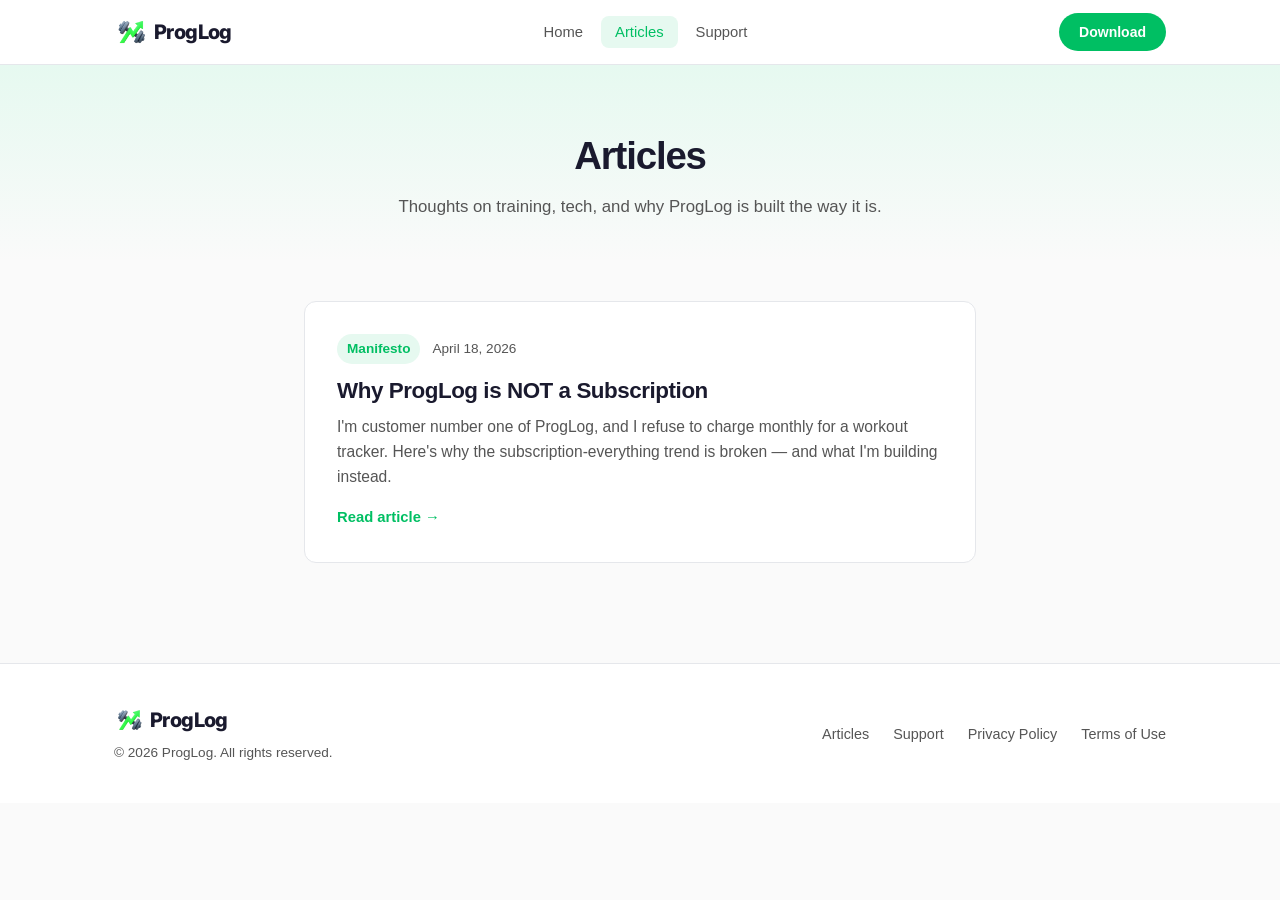
==== commit 06de304a: "Revert safe area changes, restore original nav blur Co-Authored-By: Claude Sonnet 4.6 <noreply@anthr" ====
--- a/articles.html
+++ b/articles.html
@@ -2,7 +2,7 @@
 <html lang="en">
 <head>
   <meta charset="UTF-8">
-  <meta name="viewport" content="width=device-width, initial-scale=1.0, viewport-fit=cover">
+  <meta name="viewport" content="width=device-width, initial-scale=1.0">
   <title>Articles – ProgLog</title>
   <meta name="description" content="Thoughts on training, tech, and why ProgLog is built the way it is.">
   <link rel="stylesheet" href="css/style.css">
--- a/css/style.css
+++ b/css/style.css
@@ -74,9 +74,8 @@
     position: sticky;
     top: 0;
     z-index: 100;
-    backdrop-filter: blur(16px);
-    background: rgba(255, 255, 255, 0.8);
-    padding-top: env(safe-area-inset-top);
+    backdrop-filter: blur(12px);
+    background: rgba(255, 255, 255, 0.92);
 }
 
 .nav {
@@ -781,26 +780,24 @@
 
 /* ===== Launch Strip ===== */
 .has-strip .site-header {
-    top: calc(40px + env(safe-area-inset-top));
-    padding-top: 0;
+    top: 40px;
 }
 
 .launch-strip {
     background: var(--color-primary);
     color: #fff;
     text-align: center;
-    padding: env(safe-area-inset-top) 24px 0;
+    padding: 0 24px;
     font-size: 0.9rem;
     font-weight: 500;
     line-height: 1.4;
     position: sticky;
     top: 0;
     z-index: 101;
-    height: calc(40px + env(safe-area-inset-top));
-    display: flex;
-    align-items: flex-end;
+    height: 40px;
+    display: flex;
+    align-items: center;
     justify-content: center;
-    padding-bottom: 0;
     white-space: nowrap;
     overflow: hidden;
 }
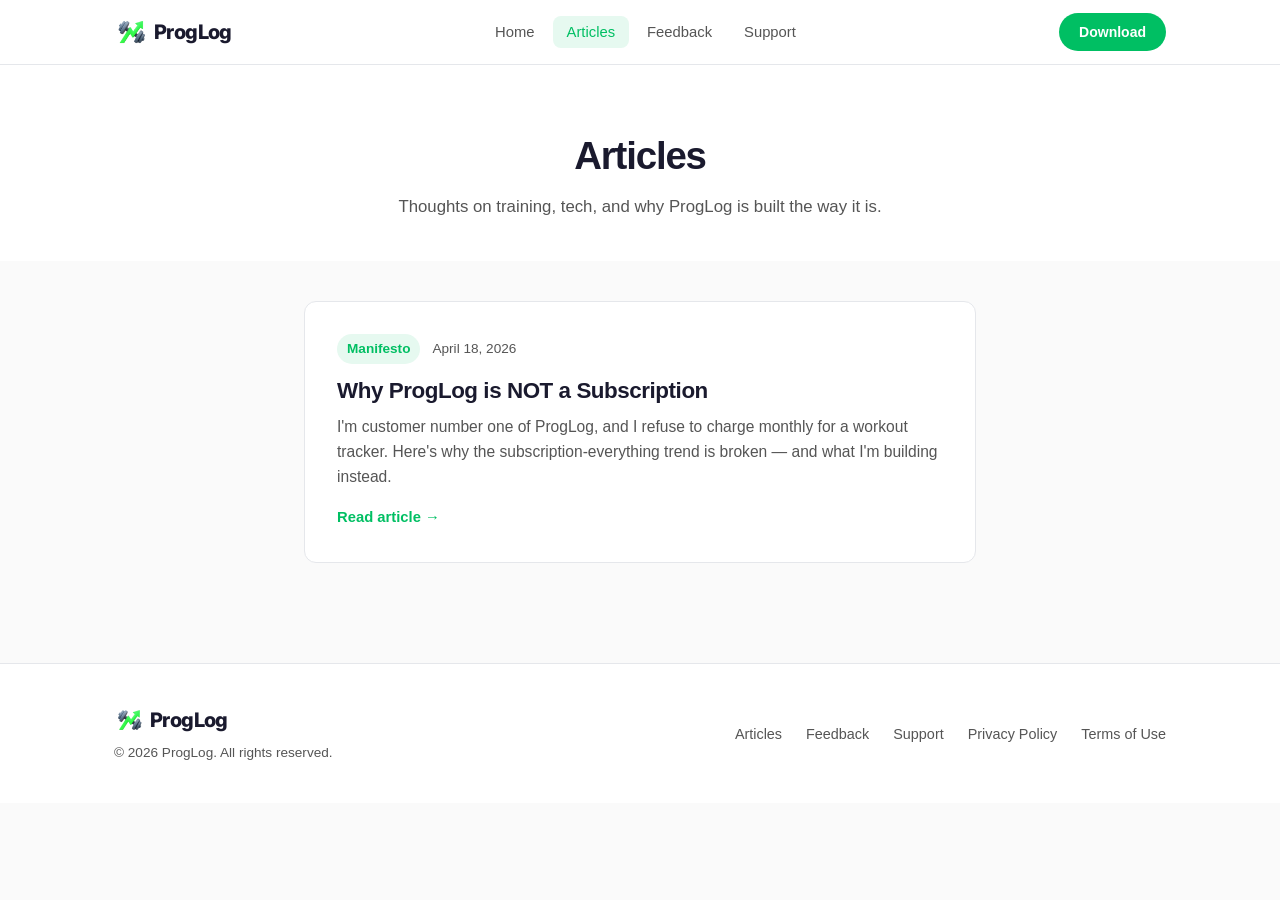
==== commit cc4a380a: "Add Feedback link to nav and footer pointing to Featurebase Co-Authored-By: Claude Sonnet 4.6 <norep" ====
--- a/articles.html
+++ b/articles.html
@@ -19,6 +19,7 @@
       <ul class="nav-links">
         <li><a href="/">Home</a></li>
         <li><a href="articles.html" class="active">Articles</a></li>
+        <li><a href="https://proglog.featurebase.app/">Feedback</a></li>
         <li><a href="support.html">Support</a></li>
       </ul>
       <div class="nav-right">
@@ -66,6 +67,7 @@
       </div>
       <ul class="footer-links">
         <li><a href="articles.html">Articles</a></li>
+        <li><a href="https://proglog.featurebase.app/">Feedback</a></li>
         <li><a href="support.html">Support</a></li>
         <li><a href="privacy.html">Privacy Policy</a></li>
         <li><a href="terms.html">Terms of Use</a></li>
--- a/css/style.css
+++ b/css/style.css
@@ -261,7 +261,7 @@
     font-size: 2rem;
     font-weight: 800;
     letter-spacing: -0.02em;
-    margin-bottom: 12px;
+    margin-bottom: 48px;
 }
 
 .features-grid {
@@ -367,11 +367,7 @@
 .page-header {
     padding: 60px 0 40px;
     text-align: center;
-    background: linear-gradient(
-        180deg,
-        var(--color-primary-light) 0%,
-        var(--color-bg) 100%
-    );
+    background: var(--color-surface);
 }
 
 .page-header h1 {
@@ -872,30 +868,22 @@
     text-align: center;
 }
 
-.manifesto-label {
-    font-size: 0.75rem;
-    font-weight: 700;
-    text-transform: uppercase;
-    letter-spacing: 0.12em;
-    color: var(--color-primary);
-    margin-bottom: 24px;
-}
-
 .manifesto-quote {
-    font-size: clamp(1.25rem, 2.8vw, 1.7rem);
-    font-weight: 700;
-    line-height: 1.45;
-    letter-spacing: -0.02em;
-    max-width: 680px;
+    font-size: clamp(1.4rem, 3.2vw, 2rem);
+    font-weight: 800;
+    line-height: 1.25;
+    letter-spacing: -0.03em;
+    max-width: 640px;
     margin: 0 auto 20px;
     color: #fff;
-    font-style: normal;
 }
 
 .manifesto-body {
     font-size: 1.05rem;
     color: rgba(255, 255, 255, 0.65);
-    margin-bottom: 52px;
+    max-width: 520px;
+    margin: 0 auto 44px;
+    line-height: 1.65;
 }
 
 .manifesto-verdict {
@@ -975,7 +963,7 @@
 .built-different {
     background: var(--color-text);
     color: #fff;
-    padding: 100px 0;
+    padding: 80px 0;
     text-align: center;
 }
 
@@ -1104,7 +1092,7 @@
     }
 
     .built-different {
-        padding: 70px 0;
+        padding: 60px 0;
     }
 
     .footer-inner {
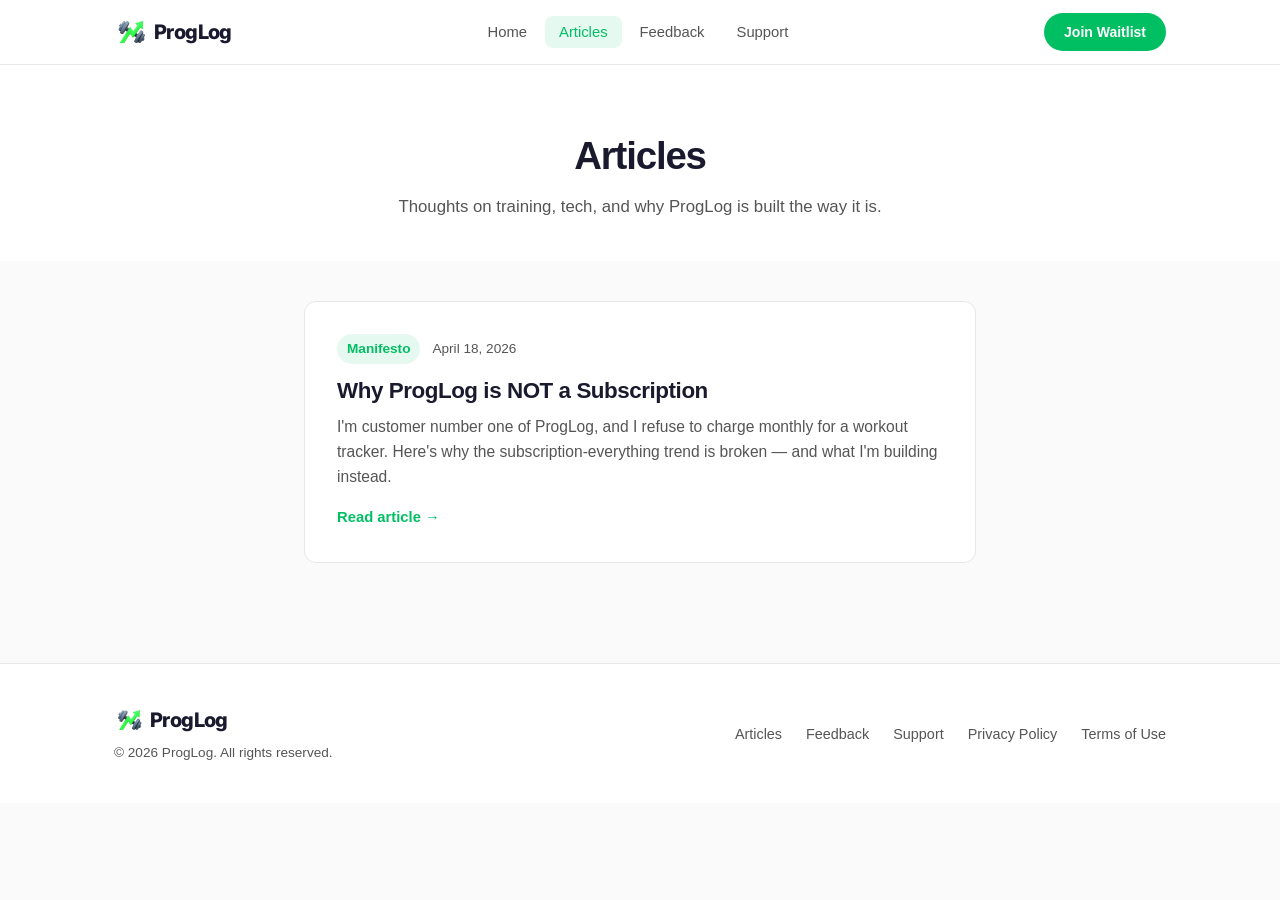
==== commit 9c0eef56: "Add waitlist signup forms and tighten homepage copy Replaces download CTAs with Loops-powered waitli" ====
--- a/articles.html
+++ b/articles.html
@@ -23,7 +23,7 @@
         <li><a href="support.html">Support</a></li>
       </ul>
       <div class="nav-right">
-        <a href="#" class="nav-cta">Download</a>
+        <a href="/#waitlist" class="nav-cta">Join Waitlist</a>
         <button class="nav-toggle" aria-label="Toggle navigation">
           <span></span><span></span><span></span>
         </button>
--- a/css/style.css
+++ b/css/style.css
@@ -31,6 +31,7 @@
 
 html {
     scroll-behavior: smooth;
+    overscroll-behavior: none;
 }
 
 body {
@@ -76,6 +77,7 @@
     z-index: 100;
     backdrop-filter: blur(12px);
     background: rgba(255, 255, 255, 0.92);
+    overscroll-behavior: contain;
 }
 
 .nav {
@@ -261,7 +263,7 @@
     font-size: 2rem;
     font-weight: 800;
     letter-spacing: -0.02em;
-    margin-bottom: 48px;
+    margin-bottom: 12px;
 }
 
 .features-grid {
@@ -796,6 +798,7 @@
     justify-content: center;
     white-space: nowrap;
     overflow: hidden;
+    overscroll-behavior: contain; /* Prevents scroll events from passing through */
 }
 
 .launch-was {
@@ -1022,6 +1025,167 @@
     color: rgba(255, 255, 255, 0.45);
 }
 
+/* ===== Promise / Customer #1 ===== */
+.promise {
+    padding: 80px 0;
+    text-align: center;
+    background: var(--color-surface);
+    border-top: 1px solid var(--color-border);
+}
+
+.promise-quote {
+    font-size: clamp(1.15rem, 2.5vw, 1.4rem);
+    font-weight: 600;
+    font-style: italic;
+    line-height: 1.5;
+    color: var(--color-text);
+    max-width: 600px;
+    margin: 0 auto 24px;
+    border: none;
+    padding: 0;
+}
+
+.promise-body {
+    font-size: 1.05rem;
+    color: var(--color-text-secondary);
+    max-width: 540px;
+    margin: 0 auto 40px;
+    line-height: 1.65;
+}
+
+.promise-list {
+    display: grid;
+    grid-template-columns: repeat(2, auto);
+    gap: 14px 48px;
+    justify-content: center;
+    margin-bottom: 36px;
+    text-align: left;
+}
+
+.promise-item {
+    display: flex;
+    align-items: center;
+    gap: 10px;
+    font-size: 0.95rem;
+    font-weight: 500;
+    color: var(--color-text);
+}
+
+.promise-item svg {
+    color: var(--color-primary);
+    flex-shrink: 0;
+}
+
+.promise-author {
+    font-size: 0.9rem;
+    color: var(--color-text-secondary);
+    font-style: italic;
+    margin-bottom: 8px;
+}
+
+.promise-link {
+    display: inline-block;
+    color: var(--color-primary);
+    font-weight: 600;
+    font-size: 0.95rem;
+}
+
+/* ===== Waitlist form ===== */
+.waitlist-form {
+    gap: 8px;
+    max-width: 460px;
+    margin: 0 auto;
+    background: var(--color-surface);
+    border: 1px solid var(--color-border);
+    border-radius: var(--radius);
+    padding: 6px;
+    box-shadow: var(--shadow);
+}
+
+.waitlist-form:not([hidden]) {
+    display: flex;
+}
+
+.waitlist-input {
+    flex: 1;
+    min-width: 0;
+    padding: 10px 14px;
+    border: none;
+    background: transparent;
+    font: inherit;
+    font-size: 0.95rem;
+    color: var(--color-text);
+}
+
+.waitlist-input:focus {
+    outline: none;
+}
+
+.waitlist-input::placeholder {
+    color: var(--color-text-secondary);
+    opacity: 0.7;
+}
+
+.waitlist-btn {
+    padding: 10px 20px;
+    font-size: 0.95rem;
+    white-space: nowrap;
+    flex-shrink: 0;
+}
+
+.waitlist-error {
+    margin-top: 12px;
+    font-size: 0.875rem;
+    color: #c53030;
+    text-align: center;
+    max-width: 460px;
+    margin-left: auto;
+    margin-right: auto;
+}
+
+.waitlist-success {
+    align-items: center;
+    gap: 10px;
+    padding: 14px 22px;
+    background: var(--color-primary-light);
+    color: var(--color-primary);
+    border-radius: var(--radius);
+    font-weight: 600;
+    font-size: 0.95rem;
+}
+
+.waitlist-success:not([hidden]) {
+    display: inline-flex;
+}
+
+.waitlist-success svg {
+    flex-shrink: 0;
+}
+
+/* Dark variant for built-different section */
+.waitlist-form--dark {
+    background: rgba(255, 255, 255, 0.06);
+    border-color: rgba(255, 255, 255, 0.12);
+    box-shadow: none;
+}
+
+.waitlist-form--dark .waitlist-input {
+    color: #fff;
+}
+
+.waitlist-form--dark .waitlist-input::placeholder {
+    color: rgba(255, 255, 255, 0.45);
+}
+
+.waitlist-error--dark {
+    color: #ff8a8a;
+}
+
+.waitlist-success--dark {
+    background: rgba(0, 191, 99, 0.15);
+    color: var(--color-primary);
+}
+
 /* ===== Mobile ===== */
 @media (max-width: 900px) {
     .features-grid {
@@ -1041,6 +1205,21 @@
     .nav-cta {
         font-size: 0.8rem;
         padding: 7px 14px;
+    }
+
+    .waitlist-form {
+        flex-direction: column;
+        gap: 6px;
+        padding: 8px;
+    }
+
+    .waitlist-input {
+        text-align: center;
+        padding: 12px 14px;
+    }
+
+    .waitlist-btn {
+        width: 100%;
     }
 
     .nav-links {
@@ -1109,6 +1288,10 @@
     .contact-form {
         padding: 24px 20px;
     }
+
+    .promise {
+        padding: 60px 0;
+    }
 }
 
 @media (max-width: 540px) {
@@ -1133,4 +1316,8 @@
     .bd-price-main {
         font-size: 2.8rem;
     }
-}
+
+    .promise-list {
+        grid-template-columns: 1fr;
+    }
+}
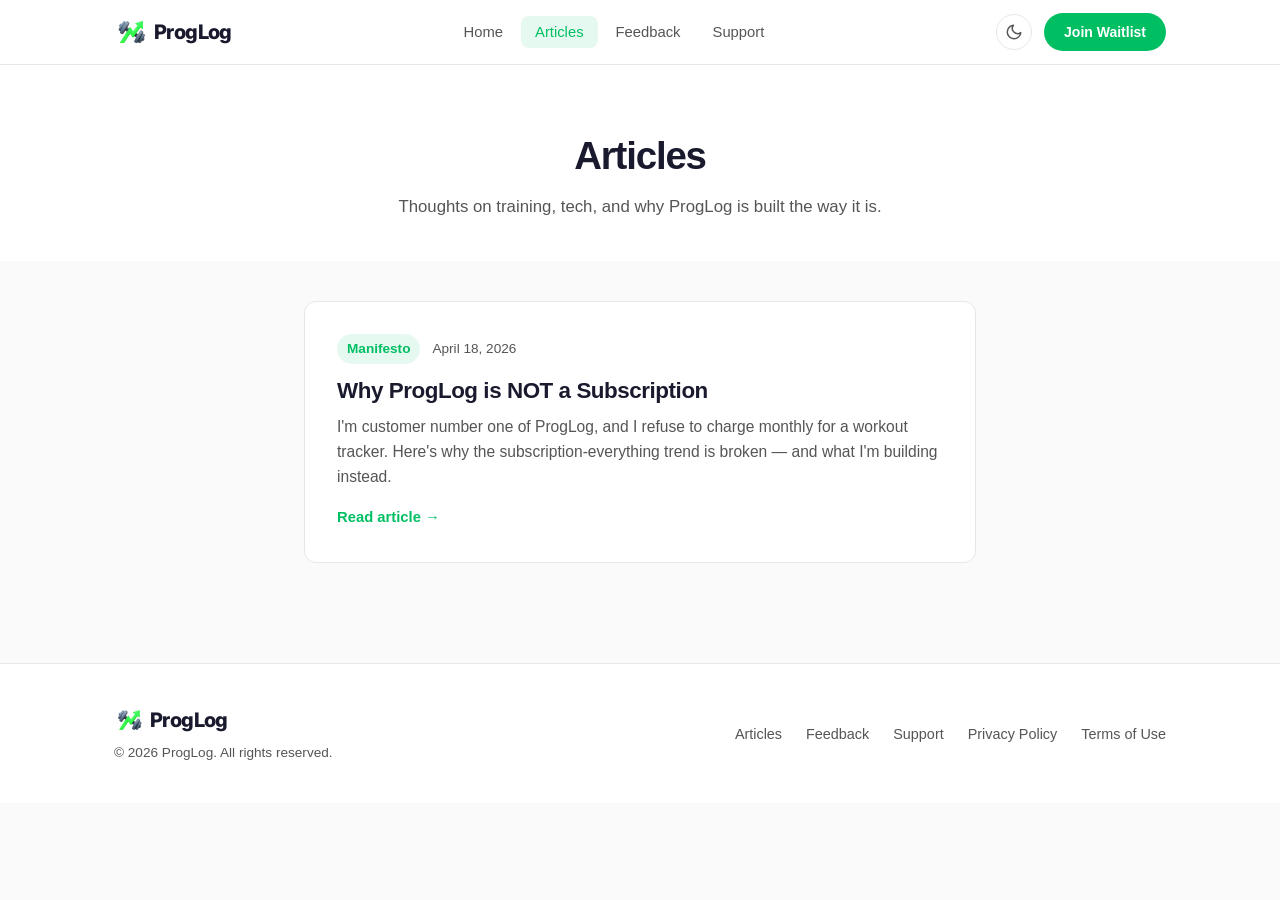
==== commit 599c3a28: "Add dark mode, enhance hero gradient, refine waitlist form Implements light/dark theming with CSS va" ====
--- a/articles.html
+++ b/articles.html
@@ -8,6 +8,7 @@
   <link rel="stylesheet" href="css/style.css">
   <link rel="icon" href="images/ProgLog.png" type="image/png">
   <link rel="apple-touch-icon" href="images/ProgLog.png">
+  <script>(function(){var t=localStorage.getItem('theme');if(t==='dark'||t==='light')document.documentElement.setAttribute('data-theme',t)})();</script>
 </head>
 <body>
   <header class="site-header">
--- a/css/style.css
+++ b/css/style.css
@@ -12,6 +12,7 @@
 :root {
     --color-bg: #fafafa;
     --color-surface: #ffffff;
+    --color-header-bg: rgba(255, 255, 255, 0.92);
     --color-text: #1a1a2e;
     --color-text-secondary: #555;
     --color-primary: #00bf63;
@@ -19,6 +20,10 @@
     --color-primary-light: #e6f9f0;
     --color-border: #e5e7eb;
     --color-accent: #10b981;
+    --color-section-dark: #1a1a2e;
+    --color-section-dark-surface: rgba(255, 255, 255, 0.06);
+    --color-section-dark-border: rgba(255, 255, 255, 0.12);
+    --color-error: #c53030;
     --radius: 12px;
     --radius-sm: 8px;
     --shadow: 0 1px 3px rgba(0, 0, 0, 0.06), 0 1px 2px rgba(0, 0, 0, 0.04);
@@ -29,6 +34,37 @@
         Arial, sans-serif;
 }
 
+/* Dark mode: applies if system prefers dark (and user hasn't picked light), or if user picked dark */
+@media (prefers-color-scheme: dark) {
+    :root:not([data-theme="light"]) {
+        --color-bg: #0f1117;
+        --color-surface: #1a1d24;
+        --color-header-bg: rgba(15, 17, 23, 0.85);
+        --color-text: #f1f3f5;
+        --color-text-secondary: #9aa1ab;
+        --color-primary-light: rgba(0, 191, 99, 0.14);
+        --color-border: #2a2e36;
+        --color-section-dark: #07090f;
+        --color-error: #ff8a8a;
+        --shadow: 0 1px 3px rgba(0, 0, 0, 0.5), 0 1px 2px rgba(0, 0, 0, 0.4);
+        --shadow-md: 0 4px 14px rgba(0, 0, 0, 0.5);
+    }
+}
+
+:root[data-theme="dark"] {
+    --color-bg: #0f1117;
+    --color-surface: #1a1d24;
+    --color-header-bg: rgba(15, 17, 23, 0.85);
+    --color-text: #f1f3f5;
+    --color-text-secondary: #9aa1ab;
+    --color-primary-light: rgba(0, 191, 99, 0.14);
+    --color-border: #2a2e36;
+    --color-section-dark: #07090f;
+    --color-error: #ff8a8a;
+    --shadow: 0 1px 3px rgba(0, 0, 0, 0.5), 0 1px 2px rgba(0, 0, 0, 0.4);
+    --shadow-md: 0 4px 14px rgba(0, 0, 0, 0.5);
+}
+
 html {
     scroll-behavior: smooth;
     overscroll-behavior: none;
@@ -70,13 +106,12 @@
 
 /* ===== Header / Nav ===== */
 .site-header {
-    background: var(--color-surface);
+    background: var(--color-header-bg);
     border-bottom: 1px solid var(--color-border);
     position: sticky;
     top: 0;
     z-index: 100;
     backdrop-filter: blur(12px);
-    background: rgba(255, 255, 255, 0.92);
     overscroll-behavior: contain;
 }
 
@@ -192,11 +227,34 @@
 .hero {
     padding: 100px 0 80px;
     text-align: center;
-    background: linear-gradient(
-        180deg,
-        var(--color-primary-light) 0%,
-        var(--color-bg) 100%
-    );
+    position: relative;
+    overflow: hidden;
+    background:
+        radial-gradient(
+            ellipse 900px 450px at 50% -50px,
+            rgba(0, 191, 99, 0.18),
+            transparent 60%
+        ),
+        radial-gradient(
+            ellipse 600px 400px at 85% 20%,
+            rgba(16, 185, 129, 0.10),
+            transparent 70%
+        ),
+        radial-gradient(
+            ellipse 500px 350px at 15% 30%,
+            rgba(0, 191, 99, 0.08),
+            transparent 70%
+        ),
+        linear-gradient(
+            180deg,
+            var(--color-primary-light) 0%,
+            var(--color-bg) 100%
+        );
+}
+
+.hero > .container {
+    position: relative;
+    z-index: 1;
 }
 
 .hero h1 {
@@ -312,7 +370,7 @@
 
 .feature-card--hero {
     grid-column: span 2;
-    background: var(--color-text);
+    background: var(--color-section-dark);
     border-color: transparent;
     padding: 40px 36px;
 }
@@ -865,7 +923,7 @@
 
 /* ===== Manifesto ===== */
 .manifesto {
-    background: var(--color-text);
+    background: var(--color-section-dark);
     color: #fff;
     padding: 80px 0;
     text-align: center;
@@ -964,7 +1022,7 @@
 
 /* ===== Built Different ===== */
 .built-different {
-    background: var(--color-text);
+    background: var(--color-section-dark);
     color: #fff;
     padding: 80px 0;
     text-align: center;
@@ -1092,14 +1150,9 @@
 
 /* ===== Waitlist form ===== */
 .waitlist-form {
-    gap: 8px;
-    max-width: 460px;
+    gap: 10px;
+    max-width: 480px;
     margin: 0 auto;
-    background: var(--color-surface);
-    border: 1px solid var(--color-border);
-    border-radius: var(--radius);
-    padding: 6px;
-    box-shadow: var(--shadow);
 }
 
 .waitlist-form:not([hidden]) {
@@ -1109,16 +1162,25 @@
 .waitlist-input {
     flex: 1;
     min-width: 0;
-    padding: 10px 14px;
-    border: none;
-    background: transparent;
+    padding: 13px 18px;
+    border: 1px solid var(--color-border);
+    border-radius: var(--radius);
+    background: var(--color-surface);
+    box-shadow: var(--shadow);
     font: inherit;
     font-size: 0.95rem;
     color: var(--color-text);
+    transition:
+        border-color var(--transition),
+        box-shadow var(--transition);
 }
 
 .waitlist-input:focus {
     outline: none;
+    border-color: var(--color-primary);
+    box-shadow:
+        0 0 0 3px rgba(0, 191, 99, 0.15),
+        var(--shadow);
 }
 
 .waitlist-input::placeholder {
@@ -1127,7 +1189,7 @@
 }
 
 .waitlist-btn {
-    padding: 10px 20px;
+    padding: 13px 24px;
     font-size: 0.95rem;
     white-space: nowrap;
     flex-shrink: 0;
@@ -1136,7 +1198,7 @@
 .waitlist-error {
     margin-top: 12px;
     font-size: 0.875rem;
-    color: #c53030;
+    color: var(--color-error);
     text-align: center;
     max-width: 460px;
     margin-left: auto;
@@ -1163,14 +1225,16 @@
 }
 
 /* Dark variant for built-different section */
-.waitlist-form--dark {
+.waitlist-form--dark .waitlist-input {
     background: rgba(255, 255, 255, 0.06);
     border-color: rgba(255, 255, 255, 0.12);
+    color: #fff;
     box-shadow: none;
 }
 
-.waitlist-form--dark .waitlist-input {
-    color: #fff;
+.waitlist-form--dark .waitlist-input:focus {
+    border-color: var(--color-primary);
+    box-shadow: 0 0 0 3px rgba(0, 191, 99, 0.22);
 }
 
 .waitlist-form--dark .waitlist-input::placeholder {
@@ -1179,6 +1243,58 @@
 
 .waitlist-error--dark {
     color: #ff8a8a;
+}
+
+/* ===== Theme toggle ===== */
+.theme-toggle {
+    display: inline-flex;
+    align-items: center;
+    justify-content: center;
+    width: 36px;
+    height: 36px;
+    background: transparent;
+    border: 1px solid var(--color-border);
+    border-radius: 50%;
+    color: var(--color-text-secondary);
+    cursor: pointer;
+    padding: 0;
+    transition:
+        background var(--transition),
+        color var(--transition),
+        border-color var(--transition);
+}
+
+.theme-toggle:hover {
+    background: var(--color-primary-light);
+    color: var(--color-primary);
+    border-color: var(--color-primary);
+}
+
+.theme-toggle svg {
+    width: 18px;
+    height: 18px;
+}
+
+.theme-toggle .icon-sun,
+.theme-toggle .icon-moon {
+    display: none;
+}
+
+:root[data-theme="dark"] .theme-toggle .icon-sun {
+    display: block;
+}
+
+:root:not([data-theme="dark"]) .theme-toggle .icon-moon {
+    display: block;
+}
+
+@media (prefers-color-scheme: dark) {
+    :root:not([data-theme="light"]) .theme-toggle .icon-moon {
+        display: none;
+    }
+    :root:not([data-theme="light"]) .theme-toggle .icon-sun {
+        display: block;
+    }
 }
 
 .waitlist-success--dark {
@@ -1209,13 +1325,11 @@
 
     .waitlist-form {
         flex-direction: column;
-        gap: 6px;
-        padding: 8px;
+        gap: 10px;
     }
 
     .waitlist-input {
         text-align: center;
-        padding: 12px 14px;
     }
 
     .waitlist-btn {
